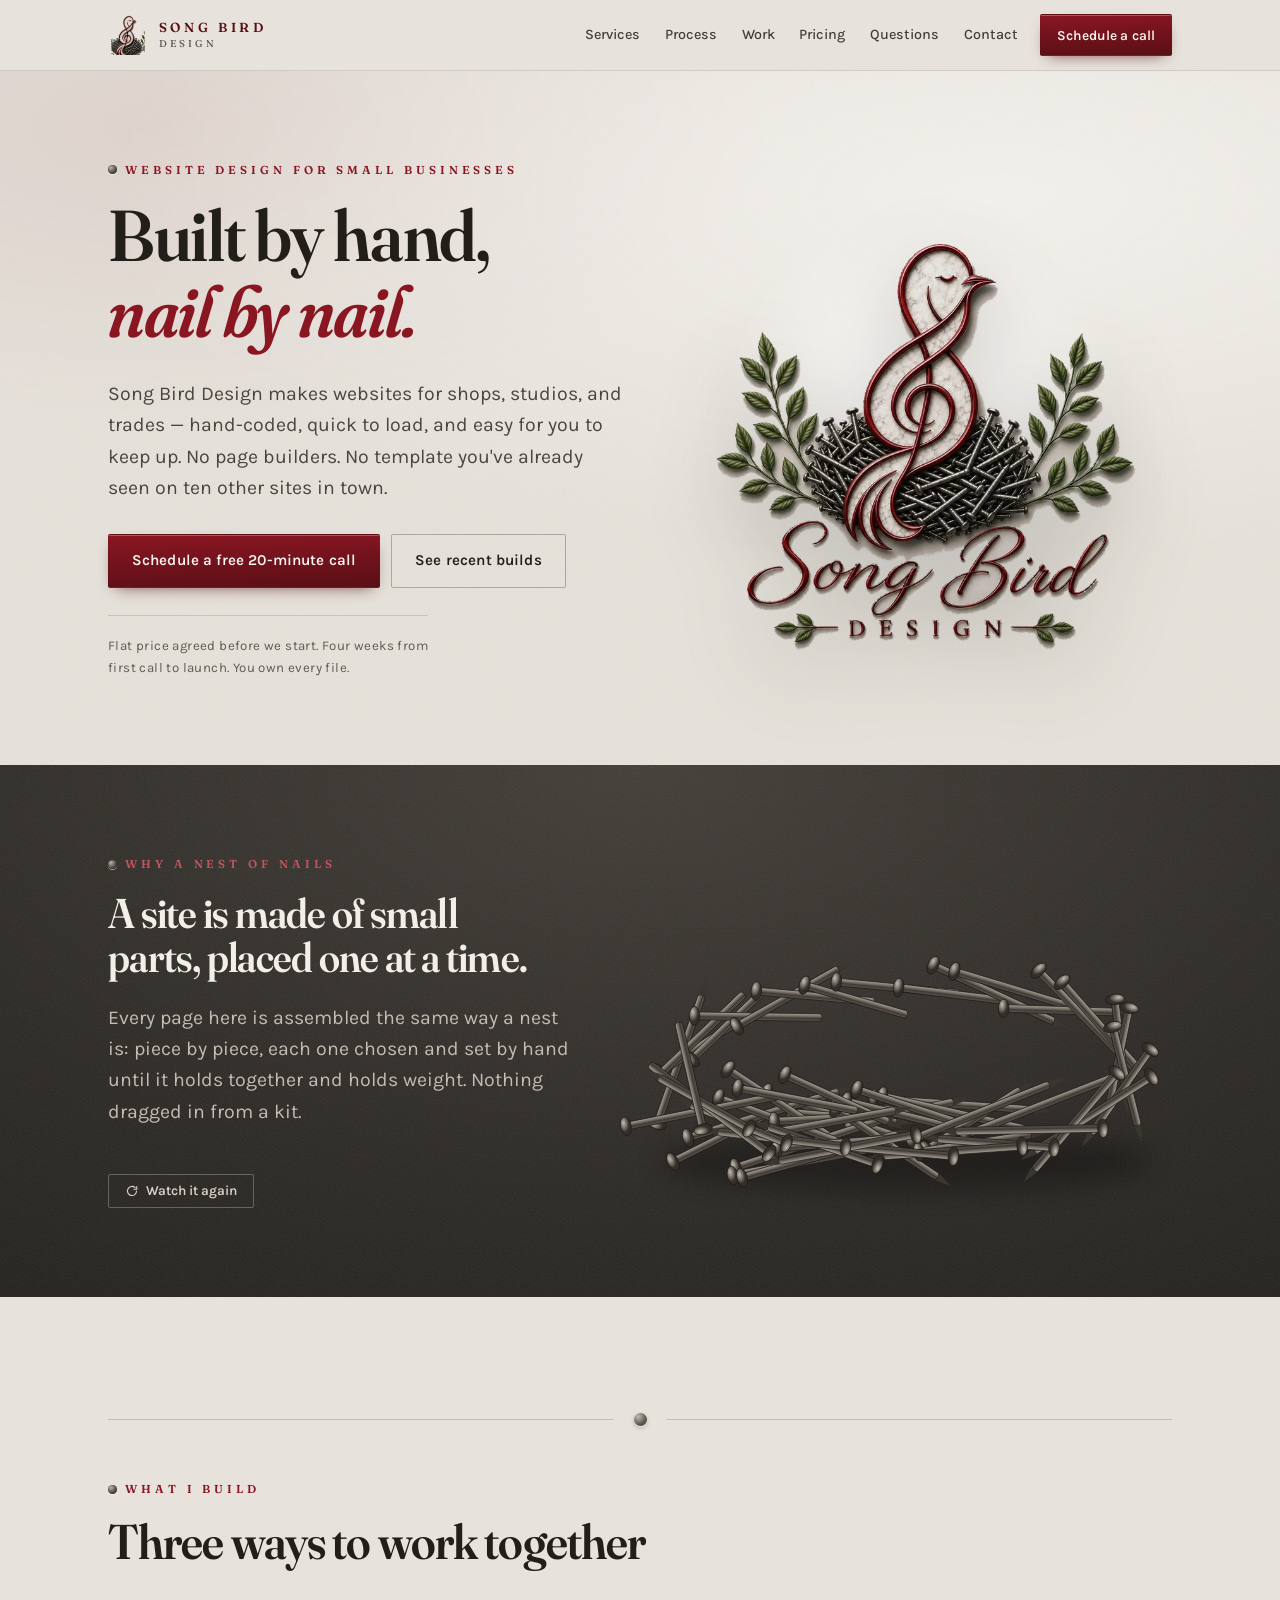
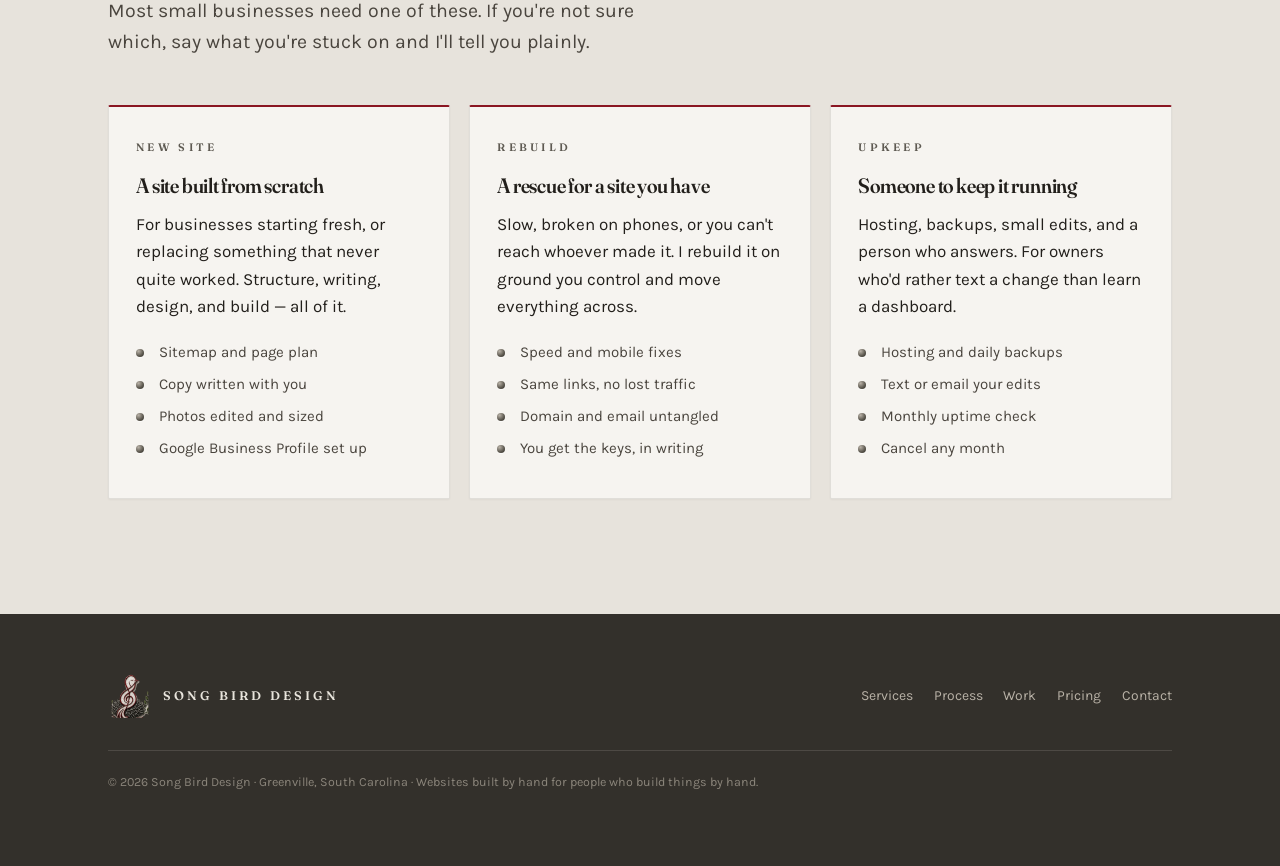
==== site/index.html @ 1f7c23d6 "ADD SITE ADD SITE INFOR" ====
<!DOCTYPE html>
<html lang="en">
<head>
<meta charset="utf-8">
<meta name="viewport" content="width=device-width, initial-scale=1">
<title>Song Bird Design — Handmade websites for small businesses</title>
<meta name="description" content="Song Bird Design builds fast, hand-coded websites for small businesses. No templates, no page builders. Flat pricing, four-week builds.">
<link rel="preconnect" href="https://fonts.googleapis.com">
<link rel="preconnect" href="https://fonts.gstatic.com" crossorigin>
<link href="https://fonts.googleapis.com/css2?family=Fraunces:ital,opsz,wght@0,9..144,300..800;1,9..144,300..700&family=Karla:ital,wght@0,300..700;1,400..600&display=swap" rel="stylesheet">
<link rel="stylesheet" href="styles.css">
</head>
<body>

<header class="site-head">
  <div class="wrap head-in">
    <a class="brand" href="index.html">
      <img src="assets/mark.webp" alt="Song Bird Design">
      <span class="brand-name">Song Bird<small>Design</small></span>
    </a>
    <nav class="nav" id="nav">
      <a href="index.html#services">Services</a>
      <a href="process.html">Process</a>
      <a href="work.html">Work</a>
      <a href="pricing.html">Pricing</a>
      <a href="faq.html">Questions</a>
      <a href="contact.html">Contact</a>
    </nav>
    <a class="btn btn-primary head-cta" href="contact.html" data-schedule>Schedule a call</a>
    <button class="menu-btn" id="menu" aria-expanded="false" aria-controls="nav" aria-label="Open menu"><span></span></button>
  </div>
</header>

<main id="top">

  <section class="hero">
    <div class="wrap hero-in">
      <div>
        <p class="eyebrow" id="heroEyebrow">Website design for small businesses</p>
        <h1><span id="heroLine1">Built by hand,</span><br><em id="heroLine2">nail by nail.</em></h1>
        <p class="lede" id="heroLede">Song Bird Design makes websites for shops, studios, and trades — hand-coded, quick to load, and easy for you to keep up. No page builders. No template you've already seen on ten other sites in town.</p>
        <div class="hero-cta">
          <a class="btn btn-primary" href="contact.html" data-schedule>Schedule a free 20-minute call</a>
          <a class="btn btn-ghost" href="work.html">See recent builds</a>
        </div>
        <p class="hero-note" id="heroNote">Flat price agreed before we start. Four weeks from first call to launch. You own every file.</p>
      </div>
      <div class="hero-art">
        <img src="assets/logo.webp" alt="Song Bird Design — a songbird formed from a treble clef, resting in a nest of nails" width="760" height="760" fetchpriority="high">
      </div>
    </div>
  </section>


  <section class="nest-band on-dark">
    <div class="wrap nest-in">
      <div class="nest-copy">
        <p class="eyebrow">Why a nest of nails</p>
        <h2>A site is made of small parts, placed one at a time.</h2>
        <p class="lede">Every page here is assembled the same way a nest is: piece by piece, each one chosen and set by hand until it holds together and holds weight. Nothing dragged in from a kit.</p>
        <button type="button" class="nest-replay" id="nestReplay">
          <svg viewBox="0 0 20 20" aria-hidden="true"><path d="M16.5 10a6.5 6.5 0 1 1-2-4.7" fill="none" stroke="currentColor" stroke-width="1.6" stroke-linecap="round"/><path d="M16.8 3.5v4h-4" fill="none" stroke="currentColor" stroke-width="1.6" stroke-linecap="round" stroke-linejoin="round"/></svg>
          Watch it again
        </button>
      </div>
      <svg class="nest-svg" id="nest" viewBox="78 68 364 178" role="img" aria-label="An illustration of nails assembling into a nest">
        <defs>
          <linearGradient id="shaft" x1="0" y1="0" x2="0" y2="1">
            <stop offset="0%" stop-color="#a9a298"/>
            <stop offset="38%" stop-color="#6f6a61"/>
            <stop offset="62%" stop-color="#3f3b35"/>
            <stop offset="100%" stop-color="#5c574f"/>
          </linearGradient>
          <radialGradient id="head" cx="34%" cy="30%">
            <stop offset="0%" stop-color="#c2bbb0"/>
            <stop offset="55%" stop-color="#777167"/>
            <stop offset="100%" stop-color="#332f2a"/>
          </radialGradient>
          <filter id="soft" x="-30%" y="-120%" width="160%" height="340%"><feGaussianBlur stdDeviation="9"/></filter>
        </defs>
        <ellipse cx="260" cy="214" rx="168" ry="20" fill="#000" opacity=".3" filter="url(#soft)"/>
        <g id="nails"></g>
      </svg>
    </div>
  </section>


  <section id="services">
    <div class="wrap">
      <div class="rule">
        <span class="line"></span>
        <span class="stud" aria-hidden="true"></span>
        <span class="line"></span>
      </div>
      <p class="eyebrow">What I build</p>
      <h2>Three ways to work together</h2>
      <p class="lede" style="margin-bottom:3rem">Most small businesses need one of these. If you're not sure which, say what you're stuck on and I'll tell you plainly.</p>

      <div class="svc-grid">
        <article class="card rv">
          <span class="kicker" id="svcKicker1">New site</span>
          <h3 id="svcTitle1">A site built from scratch</h3>
          <p id="svcDesc1">For businesses starting fresh, or replacing something that never quite worked. Structure, writing, design, and build — all of it.</p>
          <ul class="tick-list" id="svcFeat1">
            <li>Sitemap and page plan</li>
            <li>Copy written with you</li>
            <li>Photos edited and sized</li>
            <li>Google Business Profile set up</li>
          </ul>
        </article>
        <article class="card rv">
          <span class="kicker" id="svcKicker2">Rebuild</span>
          <h3 id="svcTitle2">A rescue for a site you have</h3>
          <p id="svcDesc2">Slow, broken on phones, or you can't reach whoever made it. I rebuild it on ground you control and move everything across.</p>
          <ul class="tick-list" id="svcFeat2">
            <li>Speed and mobile fixes</li>
            <li>Same links, no lost traffic</li>
            <li>Domain and email untangled</li>
            <li>You get the keys, in writing</li>
          </ul>
        </article>
        <article class="card rv">
          <span class="kicker" id="svcKicker3">Upkeep</span>
          <h3 id="svcTitle3">Someone to keep it running</h3>
          <p id="svcDesc3">Hosting, backups, small edits, and a person who answers. For owners who'd rather text a change than learn a dashboard.</p>
          <ul class="tick-list" id="svcFeat3">
            <li>Hosting and daily backups</li>
            <li>Text or email your edits</li>
            <li>Monthly uptime check</li>
            <li>Cancel any month</li>
          </ul>
        </article>
      </div>
    </div>
  </section>


</main>

  <div class="sched-overlay" id="schedOverlay" role="dialog" aria-modal="true" aria-labelledby="schedTitle">
    <div class="sched-modal">
      <button class="sched-close" id="schedClose" aria-label="Close scheduler">&times;</button>
      <div class="sched-head">
        <h3 id="schedTitle">Schedule a call</h3>
        <p>Twenty minutes, free. Pick an open slot below and I'll follow up to confirm.</p>
      </div>
      <div class="sched-step" id="schedStepPick">
        <div class="sched-nav">
          <button class="sched-arrow" id="schedPrev" aria-label="Previous week">&larr;</button>
          <span class="lbl" id="schedWeekLabel"></span>
          <button class="sched-arrow" id="schedNext" aria-label="Next week">&rarr;</button>
        </div>
        <div class="sched-grid" id="schedGrid"></div>
        <p class="sched-tz">Times shown in Eastern &middot; Monday&ndash;Friday, 9am&ndash;5pm</p>
      </div>

      <div class="sched-step" id="schedStepDetails" hidden>
        <button type="button" class="sched-back" id="schedBack">&larr; Change time</button>
        <p class="sched-picked-note" id="schedPickedNote2" style="margin:.9rem 0 1.3rem"></p>
        <form id="schedForm" novalidate>
          <div class="hp-field" aria-hidden="true">
            <label for="schedWebsite">Leave this field blank</label>
            <input id="schedWebsite" name="website" type="text" tabindex="-1" autocomplete="off">
          </div>
          <div class="two">
            <div class="field">
              <label for="schedName">Your name</label>
              <input id="schedName" name="name" type="text" autocomplete="name" required>
            </div>
            <div class="field">
              <label for="schedPhone">Phone number</label>
              <input id="schedPhone" name="phone" type="tel" autocomplete="tel" required>
            </div>
          </div>
          <div class="field">
            <label for="schedBiz">Business name</label>
            <input id="schedBiz" name="business" type="text" autocomplete="organization" required>
          </div>
          <div class="field">
            <label for="schedPackage">Which package are you thinking about?</label>
            <select id="schedPackage" name="package" required>
              <option value="" disabled selected>Select one&hellip;</option>
              <option>The Starter Nest &mdash; $1,800</option>
              <option>The Full Build &mdash; $3,600</option>
              <option>Care &amp; Feeding &mdash; $65/mo</option>
              <option>Not sure at the moment</option>
            </select>
          </div>
          <button class="btn btn-primary" type="submit">Send request</button>
          <p class="form-note">I'll confirm the time by phone or email within one business day.</p>
          <p class="sched-form-error" id="schedFormError" hidden>
            That didn't go through. Please try again, or call/text me directly at (864) 555-0142.
          </p>
        </form>
      </div>

      <div class="sched-step" id="schedStepDone" hidden>
        <div class="sched-done">
          <p class="sched-done-check">&#10003;</p>
          <h4>Request sent</h4>
          <p id="schedDoneSummary"></p>
          <p class="form-note">I'll confirm this time by phone or email within one business day.</p>
          <button type="button" class="btn btn-ghost" id="schedDoneClose">Close</button>
        </div>
      </div>
    </div>
  </div>


<footer class="site-foot">
  <div class="wrap foot-in">
    <div class="foot-brand">
      <img src="assets/mark.webp" alt="">
      <span>Song Bird Design</span>
    </div>
    <nav class="foot-links">
      <a href="index.html#services">Services</a>
      <a href="process.html">Process</a>
      <a href="work.html">Work</a>
      <a href="pricing.html">Pricing</a>
      <a href="contact.html">Contact</a>
    </nav>
    <p class="foot-fine">© 2026 Song Bird Design · Greenville, South Carolina · Websites built by hand for people who build things by hand.</p>
  </div>
</footer>

<script src="site.js"></script>
</body>
</html>
---- site/styles.css ----
:root{
  --lacquer:#8A1622;
  --lacquer-deep:#5A0F16;
  --lacquer-lite:#C0555E;
  --laurel:#5C6B45;
  --laurel-lite:#8A9A78;
  --gun:#33302B;
  --gun-mid:#5E5A52;
  --gun-lite:#948E84;
  --plaster:#E7E3DC;
  --plaster-deep:#DBD6CD;
  --marble:#F6F4F0;
  --ink:#221F1B;

  --display:"Fraunces",Georgia,"Times New Roman",serif;
  --body:"Karla","Helvetica Neue",Arial,sans-serif;

  --wrap:1160px;
  --gut:clamp(20px,5vw,48px);
}

*{box-sizing:border-box}
html{scroll-behavior:smooth;-webkit-text-size-adjust:100%}
body{
  margin:0;
  background:var(--plaster);
  color:var(--ink);
  font-family:var(--body);
  font-size:17px;
  line-height:1.62;
  font-weight:400;
  -webkit-font-smoothing:antialiased;
}
img{max-width:100%;height:auto;display:block}
a{color:inherit}

/* ---------- shared bits ---------- */
.wrap{width:100%;max-width:var(--wrap);margin-inline:auto;padding-inline:var(--gut)}

.eyebrow{
  font-family:var(--display);
  font-variation-settings:"opsz" 14,"SOFT" 40,"WONK" 0;
  font-weight:600;
  font-size:.72rem;
  letter-spacing:.34em;
  text-transform:uppercase;
  color:var(--lacquer);
  display:flex;align-items:flex-start;gap:.7em;
  margin:0 0 1.1rem;
}
.eyebrow::before{
  content:"";width:9px;height:9px;border-radius:50%;flex:none;margin-top:.42em;
  background:radial-gradient(circle at 32% 28%,#b9b2a7,#4b473f 62%,#2b2823);
  box-shadow:0 1px 0 rgba(255,255,255,.55),inset 0 0 0 .5px rgba(0,0,0,.35);
}
.on-dark .eyebrow{color:var(--lacquer-lite)}

h1,h2,h3,h4{
  font-family:var(--display);
  font-variation-settings:"opsz" 96,"SOFT" 30,"WONK" 1;
  font-weight:600;
  line-height:1.06;
  letter-spacing:-.018em;
  margin:0 0 .55em;
  text-wrap:balance;
}
h2{font-size:clamp(2rem,4.3vw,3.05rem)}
h3{font-size:1.3rem;letter-spacing:-.01em;line-height:1.2}
p{margin:0 0 1.1em}
.lede{font-size:clamp(1.06rem,1.6vw,1.22rem);line-height:1.6;color:#4a453e;max-width:46ch}
.on-dark .lede{color:#c3bdb2}

.btn{
  display:inline-flex;align-items:center;gap:.6em;
  font-family:var(--body);font-weight:600;font-size:.95rem;
  letter-spacing:.01em;
  padding:.92em 1.5em;
  border-radius:2px;
  border:1px solid transparent;
  text-decoration:none;
  cursor:pointer;
  transition:transform .18s ease,box-shadow .18s ease,background .18s ease,color .18s ease;
}
.btn-primary{
  background:linear-gradient(178deg,var(--lacquer) 0%,var(--lacquer-deep) 100%);
  color:#fbf6f2;
  box-shadow:0 1px 0 rgba(255,255,255,.28) inset,0 6px 16px -8px rgba(90,15,22,.85);
}
.btn-primary:hover{transform:translateY(-2px);box-shadow:0 1px 0 rgba(255,255,255,.3) inset,0 12px 22px -10px rgba(90,15,22,.9)}
.btn-ghost{border-color:rgba(51,48,43,.32);color:var(--ink);background:transparent}
.btn-ghost:hover{border-color:var(--lacquer);color:var(--lacquer)}
.on-dark .btn-ghost{border-color:rgba(232,228,220,.32);color:#e8e4dc}
.on-dark .btn-ghost:hover{border-color:var(--lacquer-lite);color:var(--lacquer-lite)}

:focus-visible{outline:2px solid var(--lacquer);outline-offset:3px;border-radius:2px}
.on-dark :focus-visible{outline-color:var(--lacquer-lite)}

section{padding-block:clamp(64px,9vw,116px);scroll-margin-top:78px}

/* ---------- header ---------- */
.site-head{
  position:sticky;top:0;z-index:60;
  background:rgba(231,227,220,.82);
  backdrop-filter:blur(12px) saturate(1.1);
  border-bottom:1px solid rgba(51,48,43,.13);
}
.head-in{display:flex;align-items:center;gap:1.4rem;height:70px}
.brand{display:flex;align-items:center;gap:.66rem;text-decoration:none;margin-right:auto}
.brand img{width:40px;height:40px;object-fit:contain}
.brand-name{
  font-family:var(--display);
  font-variation-settings:"opsz" 20,"SOFT" 20,"WONK" 0;
  font-weight:600;font-size:.82rem;letter-spacing:.28em;text-transform:uppercase;
  line-height:1;color:var(--lacquer-deep);
}
.brand-name small{display:block;font-size:.62rem;letter-spacing:.32em;color:var(--gun-mid);margin-top:.45em;font-weight:500}
.nav{display:flex;gap:1.55rem}
.nav a{
  text-decoration:none;font-size:.9rem;font-weight:500;color:#413d37;
  padding:.3em 0;position:relative;
}
.nav a::after{
  content:"";position:absolute;left:0;right:0;bottom:0;height:1.5px;
  background:var(--lacquer);transform:scaleX(0);transform-origin:left;
  transition:transform .28s cubic-bezier(.16,1,.3,1);
}
.nav a:hover::after{transform:scaleX(1)}
.head-cta{padding:.66em 1.15em;font-size:.86rem}
.menu-btn{
  display:none;align-items:center;justify-content:center;
  width:42px;height:42px;background:transparent;border:1px solid rgba(51,48,43,.24);
  border-radius:2px;cursor:pointer;padding:0;
}
.menu-btn span{display:block;width:18px;height:1.5px;background:var(--ink);position:relative}
.menu-btn span::before,.menu-btn span::after{content:"";position:absolute;left:0;width:18px;height:1.5px;background:var(--ink);transition:transform .25s ease}
.menu-btn span::before{top:-6px}.menu-btn span::after{top:6px}
.menu-btn[aria-expanded="true"] span{background:transparent}
.menu-btn[aria-expanded="true"] span::before{transform:translateY(6px) rotate(45deg)}
.menu-btn[aria-expanded="true"] span::after{transform:translateY(-6px) rotate(-45deg)}

@media (max-width:940px){
  .menu-btn{display:flex}
  .nav{
    position:absolute;top:70px;left:0;right:0;
    flex-direction:column;gap:0;display:none;
    background:var(--marble);padding:.2rem var(--gut) 1.1rem;
    border-bottom:1px solid rgba(51,48,43,.16);
    box-shadow:0 18px 24px -20px rgba(51,48,43,.6);
  }
  .nav.open{display:flex}
  .nav a{padding:.95rem 0;border-bottom:1px solid rgba(51,48,43,.1);font-size:1.02rem}
  .nav a::after{display:none}
  .head-cta{padding:.62em 1em;font-size:.8rem}
}
@media (max-width:520px){
  .head-cta{display:none}
  .brand-name{font-size:.74rem;letter-spacing:.24em}
}

/* ---------- hero ---------- */
.hero{
  position:relative;overflow:hidden;
  padding-block:clamp(48px,7vw,92px) clamp(40px,6vw,72px);
  background:
    radial-gradient(120% 90% at 78% 18%,rgba(246,244,240,.9) 0%,rgba(231,227,220,0) 58%),
    radial-gradient(70% 60% at 12% 8%,rgba(138,22,34,.07) 0%,rgba(138,22,34,0) 70%),
    var(--plaster);
}
.hero::after{
  content:"";position:absolute;inset:0;pointer-events:none;opacity:.5;
  background-image:url("data:image/svg+xml;utf8,<svg xmlns='http://www.w3.org/2000/svg' width='140' height='140'><filter id='n'><feTurbulence type='fractalNoise' baseFrequency='.85' numOctaves='3'/></filter><rect width='140' height='140' filter='url(%23n)' opacity='.16'/></svg>");
  mix-blend-mode:multiply;
}
.hero-in{position:relative;z-index:2;display:grid;grid-template-columns:1.02fr .98fr;gap:clamp(24px,4vw,60px);align-items:center}
.hero h1{font-size:clamp(2.6rem,6.1vw,4.5rem);margin-bottom:.4em}
.hero h1 em{
  font-style:italic;font-variation-settings:"opsz" 120,"SOFT" 60,"WONK" 1;
  color:var(--lacquer);
}
.hero-cta{display:flex;flex-wrap:wrap;gap:.7rem;margin-top:1.9rem}
.hero-note{
  margin-top:1.7rem;padding-top:1.2rem;border-top:1px solid rgba(51,48,43,.16);
  font-size:.83rem;letter-spacing:.03em;color:var(--gun-mid);max-width:40ch;
}
.hero-art{position:relative;justify-self:center;width:min(100%,480px)}
.hero-art img{width:100%;filter:drop-shadow(0 26px 40px rgba(51,48,43,.22))}
.hero-art::before{
  content:"";position:absolute;inset:6% 8% 12%;border-radius:50%;
  background:radial-gradient(closest-side,rgba(255,255,255,.85),rgba(255,255,255,0));
  z-index:-1;
}
@media (max-width:900px){
  .hero{padding-block:34px 52px}
  .hero-in{grid-template-columns:1fr;gap:22px}
  .hero-art{order:-1;width:min(56%,230px)}
  .hero .lede{max-width:none}
  .hero-cta{margin-top:1.5rem}
  .hero-cta .btn{flex:1 1 auto;justify-content:center}
}

/* ---------- the nest band (signature) ---------- */
.nest-band{
  position:relative;
  background:
    radial-gradient(100% 130% at 50% 0%,#413d37 0%,#2a2723 62%,#211e1b 100%);
  color:#e8e4dc;
  padding-block:clamp(56px,7vw,92px);
  overflow:hidden;
}
.nest-band::before{
  content:"";position:absolute;inset:0;opacity:.35;pointer-events:none;
  background-image:url("data:image/svg+xml;utf8,<svg xmlns='http://www.w3.org/2000/svg' width='120' height='120'><filter id='n'><feTurbulence type='fractalNoise' baseFrequency='.9' numOctaves='2'/></filter><rect width='120' height='120' filter='url(%23n)' opacity='.3'/></svg>");
}
.nest-in{position:relative;z-index:2;display:grid;grid-template-columns:1fr 1.15fr;gap:clamp(28px,5vw,64px);align-items:center}
.nest-copy h2{color:#f2efe9;font-size:clamp(1.85rem,3.5vw,2.6rem)}
.nest-svg{width:100%;height:auto;overflow:visible}
.nail{opacity:0;transform:translate(var(--x0),var(--y0)) rotate(var(--r0))}
.nest-svg.built .nail{
  opacity:1;transform:translate(var(--x),var(--y)) rotate(var(--r));
  transition:transform 1s cubic-bezier(.2,1.02,.35,1),opacity .5s ease;
  transition-delay:var(--d);
}
.nest-caption{
  margin-top:1.4rem;font-size:.8rem;letter-spacing:.22em;text-transform:uppercase;
  color:var(--gun-lite);font-family:var(--display);font-weight:600;
}
.nest-replay{
  display:inline-flex;align-items:center;gap:.55em;margin-top:1.6rem;
  background:transparent;border:1px solid rgba(232,228,220,.3);color:#d8d4ca;
  font-family:var(--body);font-weight:600;font-size:.85rem;
  padding:.62em 1.15em;border-radius:2px;cursor:pointer;
  transition:border-color .2s ease,color .2s ease,transform .2s ease;
}
.nest-replay svg{width:14px;height:14px;flex:none;transition:transform .5s ease}
.nest-replay:hover{border-color:var(--lacquer-lite);color:var(--lacquer-lite)}
.nest-replay:active svg{transform:rotate(-220deg)}
@media (max-width:860px){.nest-in{grid-template-columns:1fr}}

/* ---------- rule with laurel ---------- */
.rule{display:flex;align-items:center;gap:1.2rem;margin:0 0 3.4rem}
.rule .line{height:1px;background:rgba(51,48,43,.2);flex:1}
.on-dark .rule .line{background:rgba(232,228,220,.22)}
.rule .stud{
  width:13px;height:13px;border-radius:50%;flex:none;
  background:radial-gradient(circle at 32% 28%,#c3bcb1,#5d5850 60%,#2f2c27);
  box-shadow:0 1px 0 rgba(255,255,255,.6),0 2px 4px rgba(51,48,43,.28);
}

/* ---------- services ---------- */
.svc-grid{display:grid;grid-template-columns:repeat(3,1fr);gap:1.2rem}
.card{
  background:var(--marble);
  border:1px solid rgba(51,48,43,.11);
  border-top:2px solid var(--lacquer);
  padding:2rem 1.7rem 1.9rem;
  border-radius:2px;
  box-shadow:0 1px 2px rgba(51,48,43,.05);
  transition:transform .3s cubic-bezier(.16,1,.3,1),box-shadow .3s ease;
}
.card:hover{transform:translateY(-4px);box-shadow:0 18px 30px -22px rgba(51,48,43,.55)}
.card p:last-child{margin-bottom:0}
.card .kicker{
  font-family:var(--display);font-size:.68rem;letter-spacing:.3em;text-transform:uppercase;
  color:var(--gun-mid);display:block;margin-bottom:1.1rem;font-weight:600;
}
.tick-list{list-style:none;margin:1.2rem 0 0;padding:0;font-size:.94rem}
.tick-list li{position:relative;padding-left:1.5em;margin-bottom:.5em;color:#4a453e}
.tick-list li::before{
  content:"";position:absolute;left:0;top:.62em;width:8px;height:8px;border-radius:50%;
  background:radial-gradient(circle at 32% 28%,#b9b2a7,#57534a 62%,#33302b);
  box-shadow:0 1px 0 rgba(255,255,255,.6);
}
@media (max-width:860px){.svc-grid{grid-template-columns:1fr}}

/* ---------- process ---------- */
.process{background:var(--plaster-deep)}
.steps{display:grid;grid-template-columns:repeat(4,1fr);gap:1.1rem;counter-reset:step}
.step{position:relative;padding-top:2.6rem;display:flex;flex-direction:column}
.step::before{
  counter-increment:step;content:counter(step,decimal-leading-zero);
  position:absolute;top:0;left:0;
  font-family:var(--display);font-weight:700;font-size:.78rem;letter-spacing:.24em;
  color:var(--lacquer);
}
.step::after{
  content:"";position:absolute;top:.55em;left:2.9em;right:0;height:1px;
  background:repeating-linear-gradient(90deg,rgba(51,48,43,.3) 0 3px,transparent 3px 7px);
}
.step h3{font-size:1.12rem;margin-bottom:.5em}
.step p{font-size:.93rem;color:#4a453e;margin-bottom:0}
.step .when{
  display:block;margin-top:auto;padding-top:1.1rem;font-size:.74rem;letter-spacing:.18em;
  text-transform:uppercase;color:var(--gun-mid);
}
@media (max-width:860px){.steps{grid-template-columns:1fr 1fr}}
@media (max-width:520px){.steps{grid-template-columns:1fr}}

/* ---------- work ---------- */
.feature-proj{
  display:grid;grid-template-columns:1.08fr 1fr;gap:0;
  background:var(--marble);border:1px solid rgba(51,48,43,.13);
  border-top:2px solid var(--lacquer);border-radius:2px;overflow:hidden;
  margin-bottom:2.6rem;
}
.feature-shot{background:#2a2723;position:relative;min-height:340px}
.feature-shot .bar{height:24px;background:#413d37;display:flex;align-items:center;gap:5px;padding-inline:10px}
.feature-shot .bar i{width:7px;height:7px;border-radius:50%;background:#6e6a62;display:block}
.up-mock{position:absolute;inset:24px 0 0;display:flex;flex-direction:column}
.up-hero{
  flex:0 0 46%;position:relative;
  background:linear-gradient(155deg,#4a1119 0%,#241f1d 70%);
  display:flex;flex-direction:column;justify-content:center;gap:9px;padding:0 22px;
}
.up-hero .navstrip{
  position:absolute;top:12px;left:22px;right:22px;height:6px;border-radius:1px;
  background:linear-gradient(90deg,rgba(246,244,240,.5) 0 16%,transparent 16% 62%,rgba(246,244,240,.28) 62% 100%);
}
.up-hero .l1{width:62%;height:13px;background:rgba(246,244,240,.9);border-radius:1px}
.up-hero .l2{width:38%;height:8px;background:rgba(246,244,240,.42);border-radius:1px}
.up-hero .chip{
  margin-top:6px;align-self:flex-start;font-size:.6rem;letter-spacing:.14em;text-transform:uppercase;
  color:#f0ece5;background:var(--lacquer);padding:.5em .9em;font-weight:600;font-family:var(--body);
}
.up-tiles{flex:1;display:grid;grid-template-columns:repeat(3,1fr);gap:9px;padding:16px 22px 22px}
.up-tiles span{background:#3d3934;border-radius:2px;position:relative;overflow:hidden}
.up-tiles span::after{
  content:"";position:absolute;left:22%;right:22%;top:26%;height:34%;border-radius:2px;
  background:rgba(192,85,94,.55);
}
.shot-link{position:absolute;inset:0;z-index:3;display:block}
.shot-link span{position:absolute;width:1px;height:1px;overflow:hidden;clip-path:inset(50%)}
.shot-link:hover ~ .up-mock .up-hero{filter:brightness(1.14)}
.live-badge{
  position:absolute;top:34px;right:16px;z-index:4;
  display:flex;align-items:center;gap:.5em;
  background:rgba(20,18,16,.72);backdrop-filter:blur(6px);
  color:#e8e4dc;font-size:.62rem;letter-spacing:.2em;text-transform:uppercase;
  font-weight:600;padding:.5em .8em;border-radius:2px;
}
.live-badge::before{
  content:"";width:7px;height:7px;border-radius:50%;background:#7fae55;
  box-shadow:0 0 0 3px rgba(127,174,85,.25);
}
.feature-body{padding:2.2rem 2rem 2.1rem;display:flex;flex-direction:column}
.feature-body h3 a{text-decoration:none}
.feature-body h3 a:hover{color:var(--lacquer)}
.visit{
  display:inline-flex;align-items:center;gap:.5em;align-self:flex-start;
  margin:.4rem 0 1.5rem;font-size:.92rem;font-weight:600;color:var(--lacquer-deep);
  text-decoration:none;border-bottom:1.5px solid rgba(138,22,34,.35);padding-bottom:.15em;
  transition:border-color .2s ease,gap .2s ease;
}
.visit:hover{border-bottom-color:var(--lacquer);gap:.75em}
.visit svg{width:11px;height:11px;flex:none}
.feature-body h3{font-size:1.55rem;margin-bottom:.25em}
.feature-body .type{font-size:.72rem;letter-spacing:.2em;text-transform:uppercase;color:var(--gun-mid);display:block;margin-bottom:1rem}
.feature-body p{font-size:.95rem;color:#4a453e}
.built{
  margin-top:auto;padding-top:1.1rem;border-top:1px solid rgba(51,48,43,.13);
  font-size:.7rem;letter-spacing:.16em;text-transform:uppercase;color:var(--gun-mid);line-height:1.9;
}
.built strong{color:var(--laurel);font-weight:600;letter-spacing:.12em}
@media (max-width:900px){
  .feature-proj{grid-template-columns:1fr}
  .feature-shot{min-height:300px}
  .live-badge{top:auto;bottom:14px;right:14px}
  .feature-body{padding:1.8rem 1.5rem}
}

.work-grid{display:grid;grid-template-columns:1fr 1fr;gap:1.5rem}
.proj{background:var(--marble);border:1px solid rgba(51,48,43,.11);border-radius:2px;overflow:hidden}
.screen{
  aspect-ratio:4/3;background:#d8d3ca;position:relative;overflow:hidden;
  border-bottom:1px solid rgba(51,48,43,.11);
}
.screen .bar{height:20px;background:#c8c2b8;display:flex;align-items:center;gap:4px;padding-inline:8px}
.screen .bar i{width:6px;height:6px;border-radius:50%;background:#a49d92;display:block}
.mock{position:absolute;inset:20px 0 0;padding:12px 14px;display:flex;flex-direction:column;gap:8px}
.mock .band{height:9px;border-radius:1px;background:rgba(51,48,43,.16)}
.mock .band.w70{width:70%}.mock .band.w45{width:45%}.mock .band.w88{width:88%}
.mock .hero-blk{flex:0 0 42%;border-radius:2px;min-height:42px}
.mock .row{display:flex;gap:6px}
.mock .row span{flex:1;height:26px;border-radius:1px;background:rgba(51,48,43,.13)}
.proj{position:relative}
.proj .screen .demo-badge{
  position:absolute;bottom:10px;left:10px;z-index:4;
  display:flex;align-items:center;gap:.45em;
  background:rgba(20,18,16,.68);backdrop-filter:blur(6px);
  color:#e8e4dc;font-size:.57rem;letter-spacing:.18em;text-transform:uppercase;
  font-weight:600;padding:.45em .7em;border-radius:2px;
}
.proj .screen .demo-badge::before{
  content:"";width:6px;height:6px;border-radius:50%;background:#C25E86;
  box-shadow:0 0 0 3px rgba(194,94,134,.28);
}
.proj-link{position:absolute;inset:0;z-index:3}
.proj-link span{position:absolute;width:1px;height:1px;overflow:hidden;clip-path:inset(50%)}

/* admin-panel mock, in the demo's own rose palette */
.adm{position:absolute;inset:20px 0 0;display:flex;background:#FDF8F9}
.adm-side{width:26%;background:#F6E9EE;border-right:1px solid #EBD8DF;padding:10px 8px;display:flex;flex-direction:column;gap:7px}
.adm-side i{display:block;height:5px;border-radius:1px;background:rgba(59,42,51,.15)}
.adm-side i:first-child{height:8px;margin-bottom:4px;background:rgba(194,94,134,.5)}
.adm-side i.on{background:#C25E86;opacity:.85}
.adm-main{flex:1;padding:10px 11px 12px;display:flex;flex-direction:column;gap:8px}
.adm-tiles{display:grid;grid-template-columns:repeat(3,1fr);gap:5px}
.adm-tiles span{height:34px;background:#fff;border:1px solid #EBD8DF;border-top:2px solid #C25E86;border-radius:1px}
.adm-tiles span:nth-child(2){border-top-color:#8257B8}
.adm-tiles span:nth-child(3){border-top-color:#4A9E6B}
.adm-rows{flex:1;display:flex;flex-direction:column;gap:5px}
.adm-rows span{flex:0 0 14px;background:#fff;border:1px solid #EBD8DF;border-left:2px solid #C25E86;border-radius:1px}
.adm-rows span:nth-child(3){border-left-color:#8257B8}

.proj-body{padding:1.35rem 1.4rem 1.5rem}
.proj-body h3{font-size:1.08rem;margin-bottom:.3em}
.proj-body .type{font-size:.72rem;letter-spacing:.2em;text-transform:uppercase;color:var(--gun-mid);display:block;margin-bottom:.9rem}
.proj-body p{font-size:.92rem;color:#4a453e;margin-bottom:0}
.result{
  margin-top:1rem;padding-top:.9rem;border-top:1px solid rgba(51,48,43,.13);
  font-size:.88rem;font-weight:600;color:var(--laurel);
}
@media (max-width:760px){.work-grid{grid-template-columns:1fr}}

/* ---------- quotes ---------- */
.quotes{background:var(--gun);color:#e8e4dc}
.quote-grid{display:grid;grid-template-columns:1fr 1fr;gap:clamp(24px,4vw,56px)}
blockquote{margin:0;font-family:var(--display);font-variation-settings:"opsz" 60,"SOFT" 50,"WONK" 1;
  font-size:clamp(1.2rem,2.1vw,1.5rem);line-height:1.36;color:#f2efe9;font-weight:400}
blockquote footer{
  margin-top:1.1rem;font-family:var(--body);font-size:.83rem;font-weight:500;
  letter-spacing:.06em;color:var(--gun-lite);line-height:1.5;
}
@media (max-width:760px){.quote-grid{grid-template-columns:1fr}}

/* ---------- pricing ---------- */
.price-grid{display:grid;grid-template-columns:repeat(3,1fr);gap:1.2rem;align-items:stretch}
.tier{background:var(--marble);border:1px solid rgba(51,48,43,.13);border-radius:2px;padding:2rem 1.7rem;display:flex;flex-direction:column}
.tier.feature{
  background:linear-gradient(180deg,#fbf9f6,#f2efe9);
  border-color:rgba(138,22,34,.35);
  box-shadow:0 22px 40px -30px rgba(90,15,22,.7);
  position:relative;
}
.tier.feature::before{
  content:"Most chosen";position:absolute;top:-1px;right:1.4rem;
  background:var(--lacquer);color:#fbf6f2;font-size:.63rem;letter-spacing:.2em;
  text-transform:uppercase;padding:.42em .8em;font-weight:600;
}
.tier h3{margin-bottom:.15em}
.tier .sub{font-size:.86rem;color:var(--gun-mid);margin-bottom:1.3rem}
.amount{
  font-family:var(--display);font-variation-settings:"opsz" 100,"SOFT" 20,"WONK" 0;
  font-size:2.5rem;font-weight:600;line-height:1;color:var(--lacquer-deep);letter-spacing:-.02em;
}
.amount small{font-size:.85rem;font-family:var(--body);font-weight:500;color:var(--gun-mid);letter-spacing:.02em}
.tier .btn{width:100%;justify-content:center;margin-top:auto;padding-top:1em}
.tier .tick-list{margin-bottom:1.7rem}
@media (max-width:900px){.price-grid{grid-template-columns:1fr}}

/* ---------- faq ---------- */
.faq{max-width:760px}
details{border-bottom:1px solid rgba(51,48,43,.16)}
summary{
  list-style:none;cursor:pointer;padding:1.15rem 2.2rem 1.15rem 0;position:relative;
  font-family:var(--display);font-weight:600;font-size:1.04rem;letter-spacing:-.005em;
}
summary::-webkit-details-marker{display:none}
summary::after{
  content:"";position:absolute;right:.3rem;top:50%;width:11px;height:11px;
  border-right:1.5px solid var(--lacquer);border-bottom:1.5px solid var(--lacquer);
  transform:translateY(-70%) rotate(45deg);transition:transform .25s ease;
}
details[open] summary::after{transform:translateY(-30%) rotate(225deg)}
details p{margin:0 0 1.3rem;font-size:.95rem;color:#4a453e;max-width:62ch}

/* ---------- contact ---------- */
.contact{background:var(--plaster-deep)}
.contact-in{display:grid;grid-template-columns:.85fr 1.15fr;gap:clamp(28px,5vw,64px)}
.field{margin-bottom:1rem}
.field label{display:block;font-size:.76rem;letter-spacing:.16em;text-transform:uppercase;color:var(--gun-mid);margin-bottom:.45rem;font-weight:600}
.field input,.field select,.field textarea{
  width:100%;font-family:var(--body);font-size:1rem;color:var(--ink);
  background:var(--marble);border:1px solid rgba(51,48,43,.22);border-radius:2px;
  padding:.78em .9em;transition:border-color .2s ease,box-shadow .2s ease;
}
.field input:focus,.field select:focus,.field textarea:focus{
  outline:none;border-color:var(--lacquer);box-shadow:0 0 0 3px rgba(138,22,34,.14);
}
.field textarea{min-height:118px;resize:vertical}
.two{display:grid;grid-template-columns:1fr 1fr;gap:1rem}
.form-note{font-size:.8rem;color:var(--gun-mid);margin-top:.9rem}
.sent{
  display:none;margin-top:1rem;padding:.9rem 1rem;border-left:3px solid var(--laurel);
  background:rgba(92,107,69,.1);font-size:.92rem;color:#3d4a2c;
}
.sent.show{display:block}
.detail{margin-bottom:1.6rem}
.detail dt{font-size:.72rem;letter-spacing:.2em;text-transform:uppercase;color:var(--gun-mid);margin-bottom:.3rem;font-weight:600}
.detail dd{margin:0;font-size:1.02rem}
.detail dd a{text-decoration:none;border-bottom:1px solid rgba(138,22,34,.4);color:var(--lacquer-deep)}
.detail dd a:hover{border-bottom-color:var(--lacquer)}
@media (max-width:860px){.contact-in{grid-template-columns:1fr}.two{grid-template-columns:1fr}}

/* ---------- footer ---------- */
.site-foot{background:var(--gun);color:#b9b2a7;padding-block:clamp(40px,5vw,60px);font-size:.87rem}
.foot-in{display:flex;flex-wrap:wrap;gap:1.6rem;align-items:center;justify-content:space-between}
.foot-brand{display:flex;align-items:center;gap:.7rem}
.foot-brand img{width:44px;height:44px;object-fit:contain}
.foot-brand span{font-family:var(--display);font-weight:600;letter-spacing:.24em;text-transform:uppercase;font-size:.78rem;color:#e8e4dc}
.foot-links{display:flex;gap:1.3rem;flex-wrap:wrap}
.foot-links a{text-decoration:none;color:#b9b2a7}
.foot-links a:hover{color:#e8e4dc}
.foot-fine{width:100%;border-top:1px solid rgba(232,228,220,.14);padding-top:1.3rem;margin-top:.4rem;font-size:.78rem;color:#8b857b}

/* ---------- reveal ---------- */
.rv{opacity:0;transform:translateY(14px)}
.rv.seen{opacity:1;transform:none;transition:opacity .7s ease,transform .7s cubic-bezier(.16,1,.3,1)}

/* ---------- scheduler ---------- */
.sched-overlay{
  position:fixed;inset:0;z-index:200;
  background:rgba(34,31,27,.55);backdrop-filter:blur(3px);
  display:none;align-items:flex-start;justify-content:center;
  padding:min(6vh,60px) 16px 40px;overflow-y:auto;
}
.sched-overlay.open{display:flex}
.sched-modal{
  width:100%;max-width:720px;background:var(--marble);
  border:1px solid rgba(51,48,43,.14);border-top:3px solid var(--lacquer);
  border-radius:3px;box-shadow:0 30px 60px -20px rgba(34,31,27,.5);
  padding:1.9rem 1.9rem 2rem;position:relative;
}
.sched-close{
  position:absolute;top:1.1rem;right:1.1rem;width:34px;height:34px;
  border:1px solid rgba(51,48,43,.2);background:transparent;border-radius:2px;
  cursor:pointer;color:var(--gun-mid);font-size:1.1rem;line-height:1;
  display:flex;align-items:center;justify-content:center;transition:border-color .2s,color .2s;
}
.sched-close:hover{border-color:var(--lacquer);color:var(--lacquer)}
.sched-head{margin-bottom:1.4rem;padding-right:2.5rem}
.sched-head h3{font-size:1.4rem;margin-bottom:.25em}
.sched-head p{font-size:.9rem;color:var(--gun-mid);margin:0}
.sched-nav{display:flex;align-items:center;justify-content:space-between;margin-bottom:1.1rem}
.sched-nav .lbl{font-family:var(--display);font-weight:600;font-size:.98rem;letter-spacing:.01em}
.sched-nav .arrows{display:flex;gap:.4rem}
.sched-arrow{
  width:32px;height:32px;border:1px solid rgba(51,48,43,.2);background:var(--marble);
  border-radius:2px;cursor:pointer;display:flex;align-items:center;justify-content:center;
  color:var(--ink);transition:border-color .2s,color .2s;
}
.sched-arrow:hover:not(:disabled){border-color:var(--lacquer);color:var(--lacquer)}
.sched-arrow:disabled{opacity:.35;cursor:not-allowed}
.sched-grid{
  display:grid;grid-template-columns:repeat(5,1fr);gap:.5rem;margin-bottom:.3rem;
}
.sched-day{display:flex;flex-direction:column;gap:.4rem}
.sched-day .dname{
  font-family:var(--display);font-weight:600;font-size:.78rem;letter-spacing:.06em;
  text-align:center;padding-bottom:.5rem;border-bottom:1px solid rgba(51,48,43,.16);
  color:var(--ink);
}
.sched-day .dname small{display:block;font-family:var(--body);font-weight:500;font-size:.72rem;color:var(--gun-mid);margin-top:.2em}
.slot{
  font-family:var(--body);font-size:.78rem;font-weight:500;color:var(--ink);
  background:var(--marble);border:1px solid rgba(51,48,43,.2);border-radius:2px;
  padding:.5em .3em;cursor:pointer;text-align:center;transition:all .15s ease;
}
.slot:hover{border-color:var(--lacquer);color:var(--lacquer);transform:translateY(-1px)}
.slot.taken{
  color:var(--gun-lite);background:rgba(51,48,43,.05);border-style:dashed;
  cursor:not-allowed;text-decoration:line-through;opacity:.6;
}
.slot.taken:hover{transform:none;border-color:rgba(51,48,43,.2);color:var(--gun-lite)}
.slot.picked{background:var(--lacquer);border-color:var(--lacquer);color:#fbf6f2}
.slot.picked:hover{transform:none}
.sched-empty{
  grid-column:1/-1;text-align:center;padding:1.6rem 0;font-size:.9rem;color:var(--gun-mid);
}
.sched-foot{
  margin-top:1.4rem;padding-top:1.2rem;border-top:1px solid rgba(51,48,43,.16);
  display:flex;align-items:center;justify-content:space-between;gap:1rem;flex-wrap:wrap;
}
.sched-picked-note{font-size:.88rem;color:var(--gun-mid)}
.sched-picked-note strong{color:var(--ink);font-weight:600}
.sched-tz{font-size:.74rem;color:var(--gun-mid);margin-top:.9rem;text-align:center}
@media (max-width:760px){
  .sched-grid{grid-template-columns:1fr 1fr}
  .sched-modal{padding:1.5rem 1.3rem 1.7rem}
}
@media (min-width:761px) and (max-width:900px){
  .sched-modal{max-width:680px}
}

.sched-back{
  background:none;border:none;padding:0;cursor:pointer;
  font-family:var(--body);font-size:.84rem;font-weight:600;color:var(--gun-mid);
  display:inline-flex;align-items:center;gap:.4em;transition:color .2s;
}
.sched-back:hover{color:var(--lacquer)}
#schedStepDetails .field{margin-bottom:.9rem}
#schedStepDetails .btn{width:100%;justify-content:center;margin-top:.3rem}
#schedStepDetails .form-note{margin:.8rem 0 0;text-align:center}
.sched-done{text-align:center;padding:1.2rem 0 .4rem}
.sched-done-check{
  width:52px;height:52px;border-radius:50%;background:var(--laurel);color:#fbf6f2;
  display:flex;align-items:center;justify-content:center;font-size:1.4rem;
  margin:0 auto 1.1rem;
}
.sched-done h4{font-size:1.25rem;margin-bottom:.5em}
.sched-done p{margin:0 0 .5em}
.sched-done .btn{margin-top:1rem}

.hp-field{position:absolute;left:-9999px;width:1px;height:1px;overflow:hidden}
.sched-form-error{
  margin:.9rem 0 0;padding:.8em 1em;font-size:.85rem;color:#7a1620;
  background:rgba(138,22,34,.08);border-left:3px solid var(--lacquer);
}
#schedForm button[type=submit][disabled]{opacity:.6;cursor:wait}

@media (prefers-reduced-motion:reduce){
  html{scroll-behavior:auto}
  *,*::before,*::after{transition-duration:.001ms !important;animation-duration:.001ms !important}
  .rv{opacity:1;transform:none}
  .nail{opacity:1;transform:translate(var(--x),var(--y)) rotate(var(--r))}
}
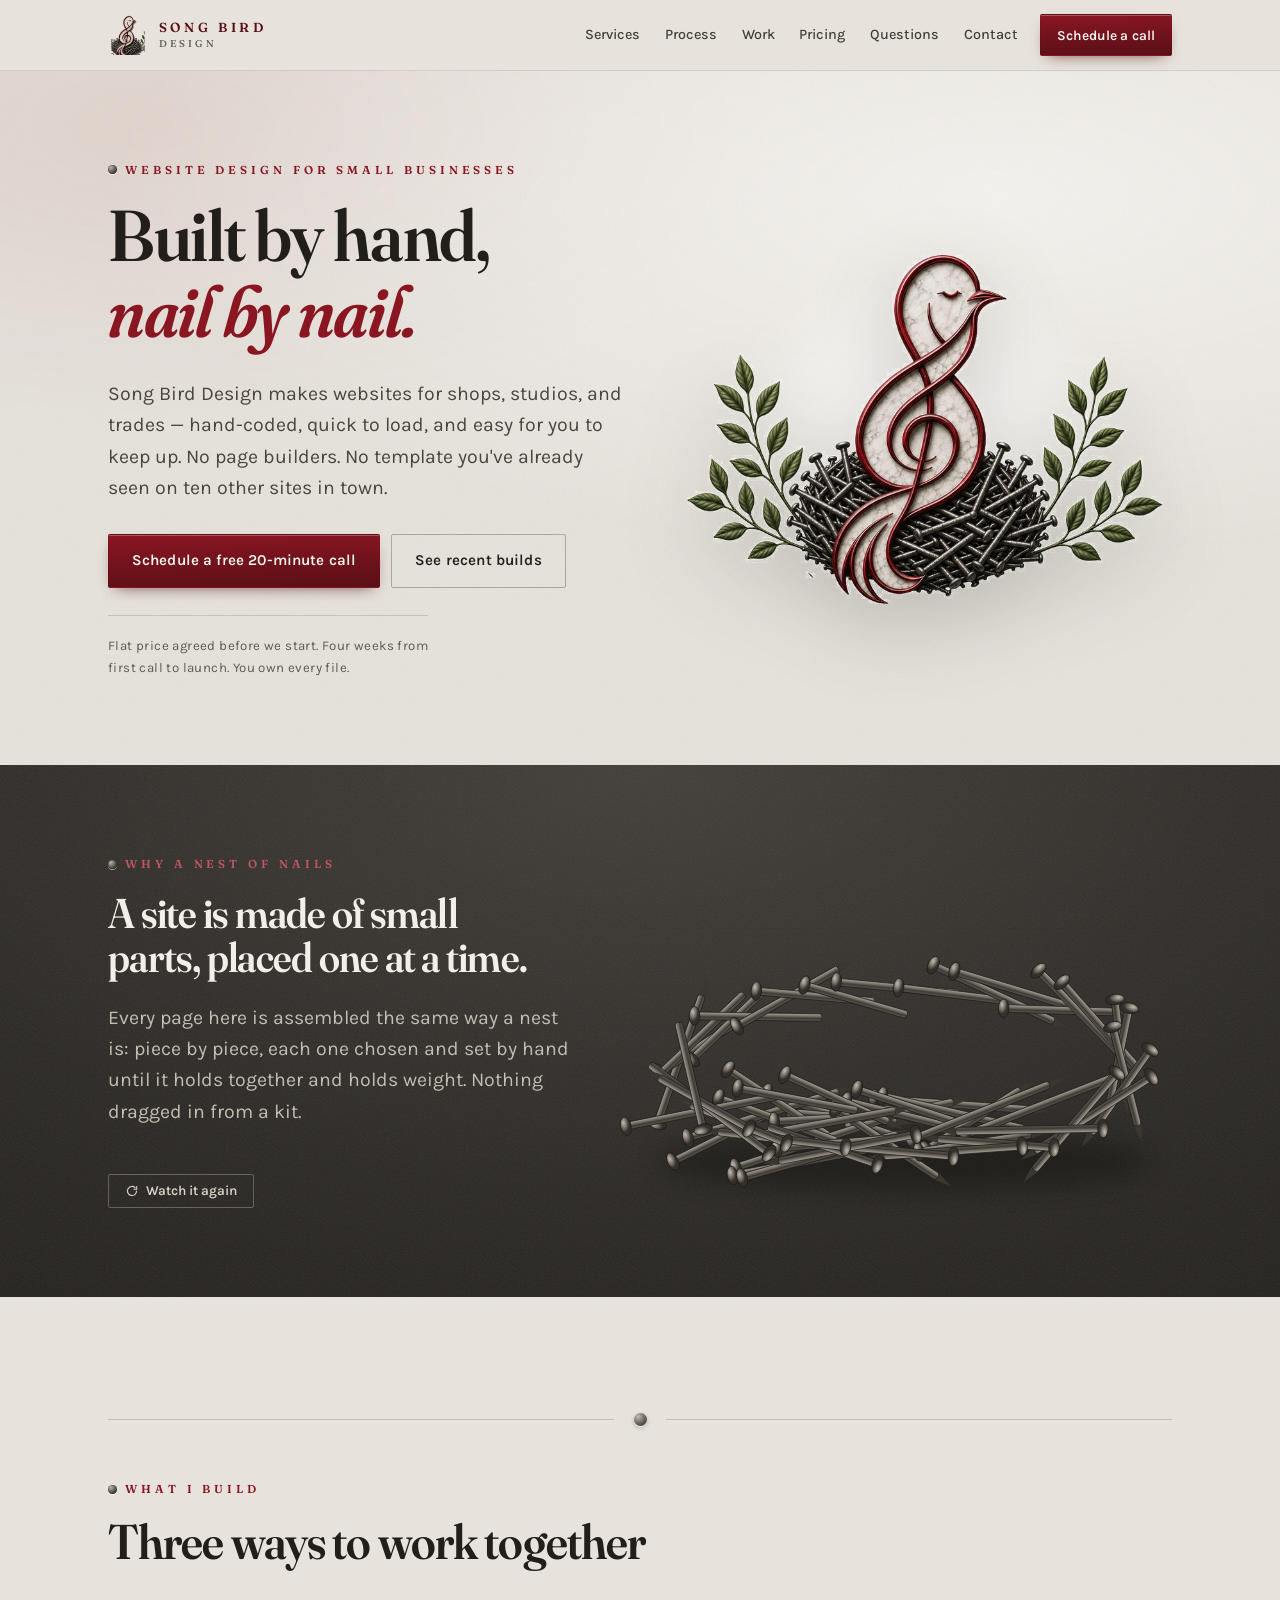
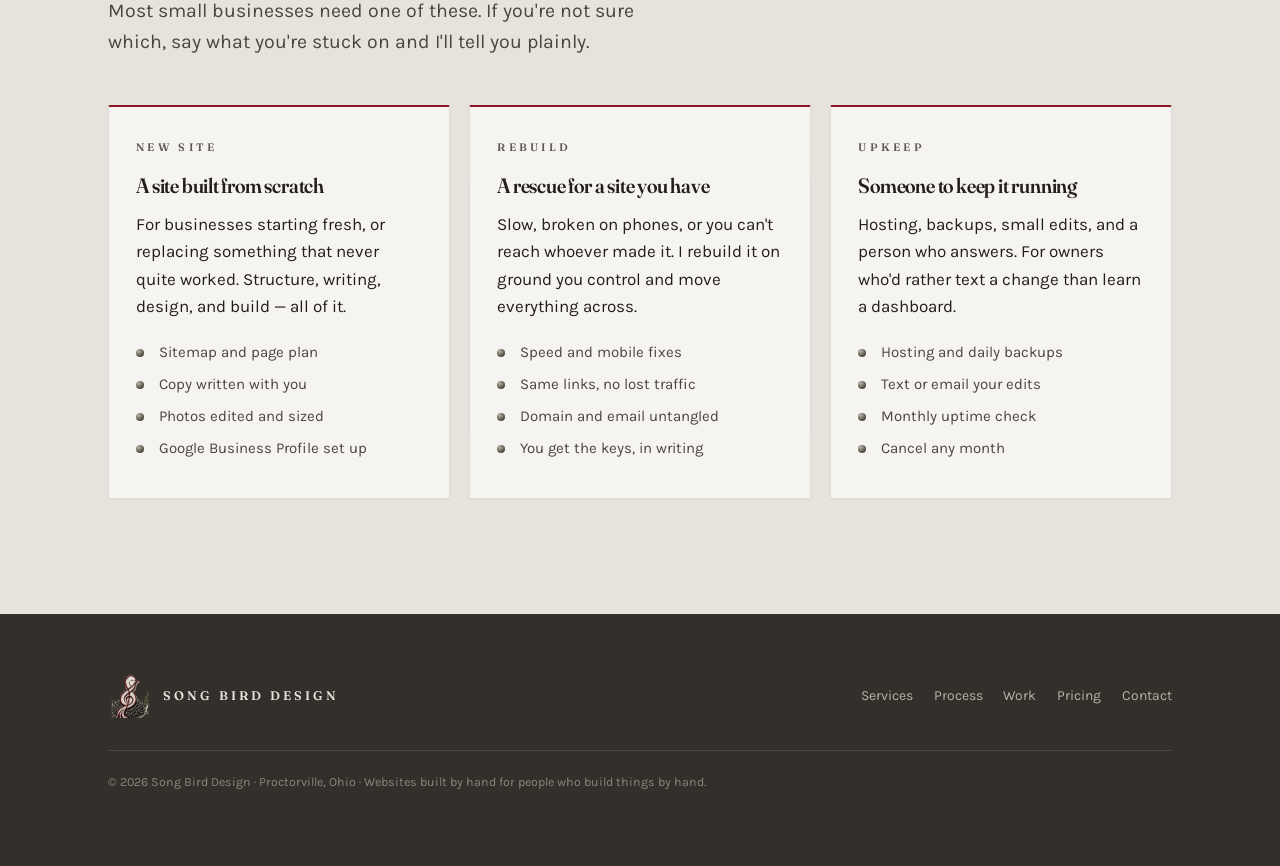
==== commit ec8d7a0d: "Replace hero logo artwork and fix footer location - Swap in the new songbird/treble-clef/nest illust" ====
--- a/site/index.html
+++ b/site/index.html
@@ -46,7 +46,7 @@
         <p class="hero-note" id="heroNote">Flat price agreed before we start. Four weeks from first call to launch. You own every file.</p>
       </div>
       <div class="hero-art">
-        <img src="assets/logo.webp" alt="Song Bird Design — a songbird formed from a treble clef, resting in a nest of nails" width="760" height="760" fetchpriority="high">
+        <img src="assets/logo.webp" alt="Song Bird Design — a songbird formed from a treble clef, resting in a nest of nails, flanked by laurel branches" width="749" height="552" fetchpriority="high">
       </div>
     </div>
   </section>
@@ -220,7 +220,7 @@
       <a href="pricing.html">Pricing</a>
       <a href="contact.html">Contact</a>
     </nav>
-    <p class="foot-fine">© 2026 Song Bird Design · Greenville, South Carolina · Websites built by hand for people who build things by hand.</p>
+    <p class="foot-fine">© 2026 Song Bird Design · Proctorville, Ohio · Websites built by hand for people who build things by hand.</p>
   </div>
 </footer>
 
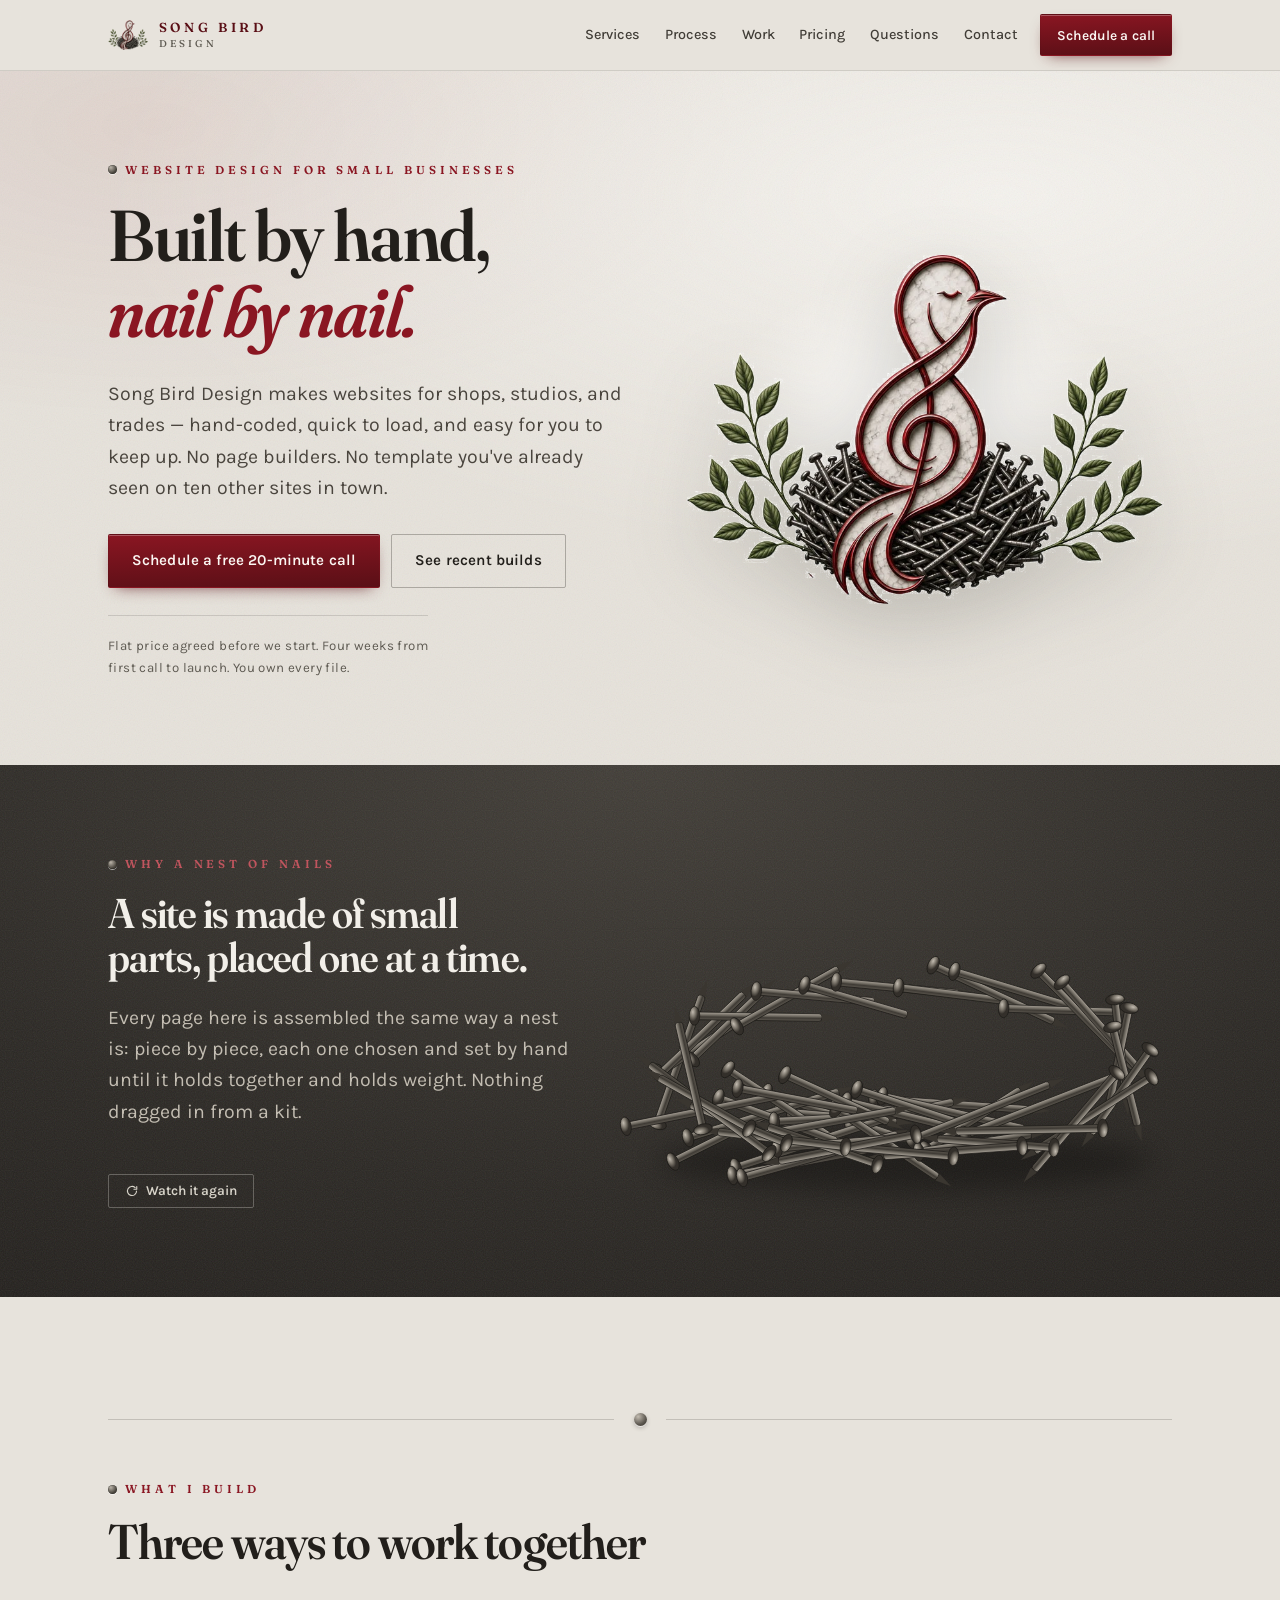
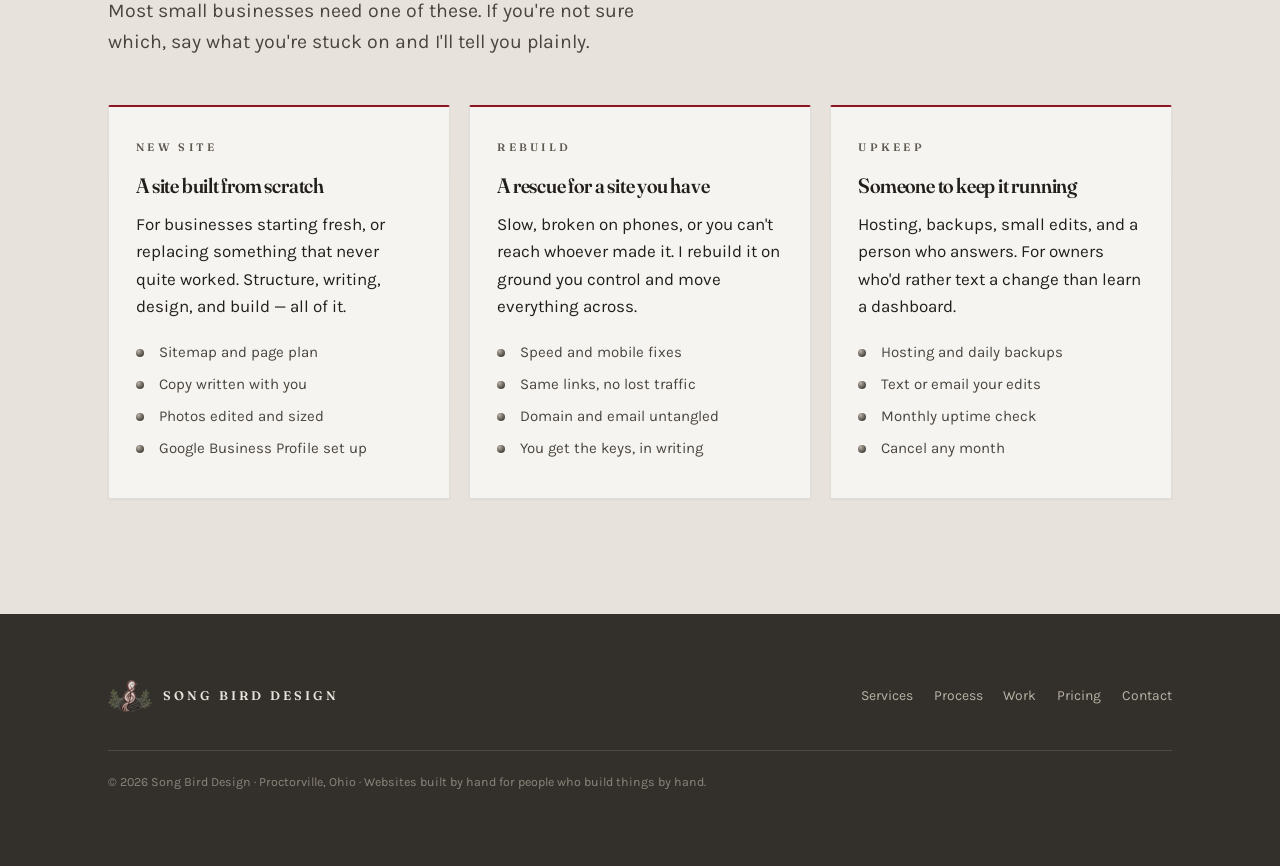
==== commit 50f95ed8: "Lower the three build package prices - The Starter Nest: $800 -> $100 - The Rebuild: $1,200 -> $150 " ====
--- a/site/index.html
+++ b/site/index.html
@@ -180,8 +180,9 @@
             <label for="schedPackage">Which package are you thinking about?</label>
             <select id="schedPackage" name="package" required>
               <option value="" disabled selected>Select one&hellip;</option>
-              <option>The Starter Nest &mdash; $1,800</option>
-              <option>The Full Build &mdash; $3,600</option>
+              <option>The Starter Nest &mdash; $100</option>
+              <option>The Rebuild &mdash; $150</option>
+              <option>The Full Build &mdash; $200</option>
               <option>Care &amp; Feeding &mdash; $65/mo</option>
               <option>Not sure at the moment</option>
             </select>
--- a/site/styles.css
+++ b/site/styles.css
@@ -433,7 +433,7 @@
 @media (max-width:760px){.quote-grid{grid-template-columns:1fr}}
 
 /* ---------- pricing ---------- */
-.price-grid{display:grid;grid-template-columns:repeat(3,1fr);gap:1.2rem;align-items:stretch}
+.price-grid{display:grid;grid-template-columns:repeat(4,1fr);gap:1.2rem;align-items:stretch}
 .tier{background:var(--marble);border:1px solid rgba(51,48,43,.13);border-radius:2px;padding:2rem 1.7rem;display:flex;flex-direction:column}
 .tier.feature{
   background:linear-gradient(180deg,#fbf9f6,#f2efe9);
@@ -455,7 +455,8 @@
 .amount small{font-size:.85rem;font-family:var(--body);font-weight:500;color:var(--gun-mid);letter-spacing:.02em}
 .tier .btn{width:100%;justify-content:center;margin-top:auto;padding-top:1em}
 .tier .tick-list{margin-bottom:1.7rem}
-@media (max-width:900px){.price-grid{grid-template-columns:1fr}}
+@media (max-width:900px){.price-grid{grid-template-columns:1fr 1fr}}
+@media (max-width:600px){.price-grid{grid-template-columns:1fr}}
 
 /* ---------- faq ---------- */
 .faq{max-width:760px}
@@ -494,6 +495,7 @@
   background:rgba(92,107,69,.1);font-size:.92rem;color:#3d4a2c;
 }
 .sent.show{display:block}
+.sent.err{border-left-color:var(--lacquer);background:rgba(138,22,34,.08);color:var(--lacquer-deep)}
 .detail{margin-bottom:1.6rem}
 .detail dt{font-size:.72rem;letter-spacing:.2em;text-transform:uppercase;color:var(--gun-mid);margin-bottom:.3rem;font-weight:600}
 .detail dd{margin:0;font-size:1.02rem}
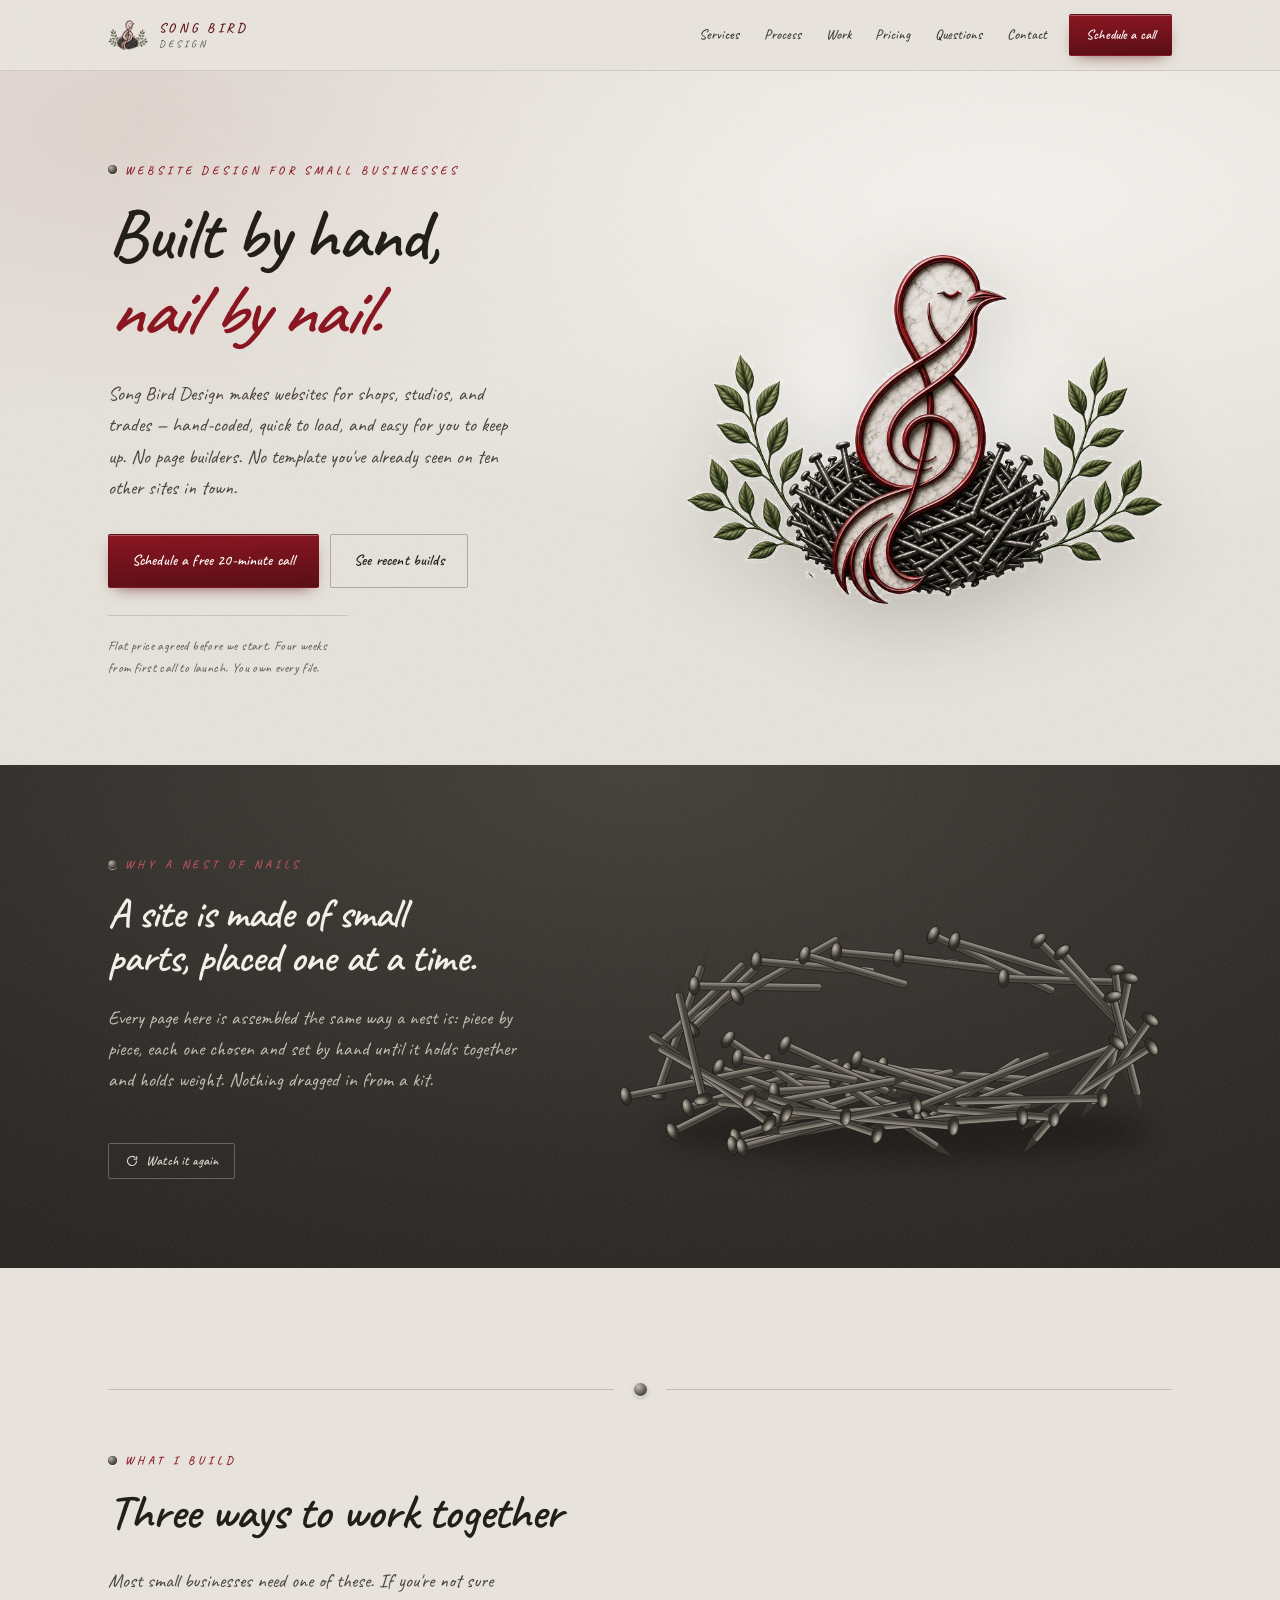
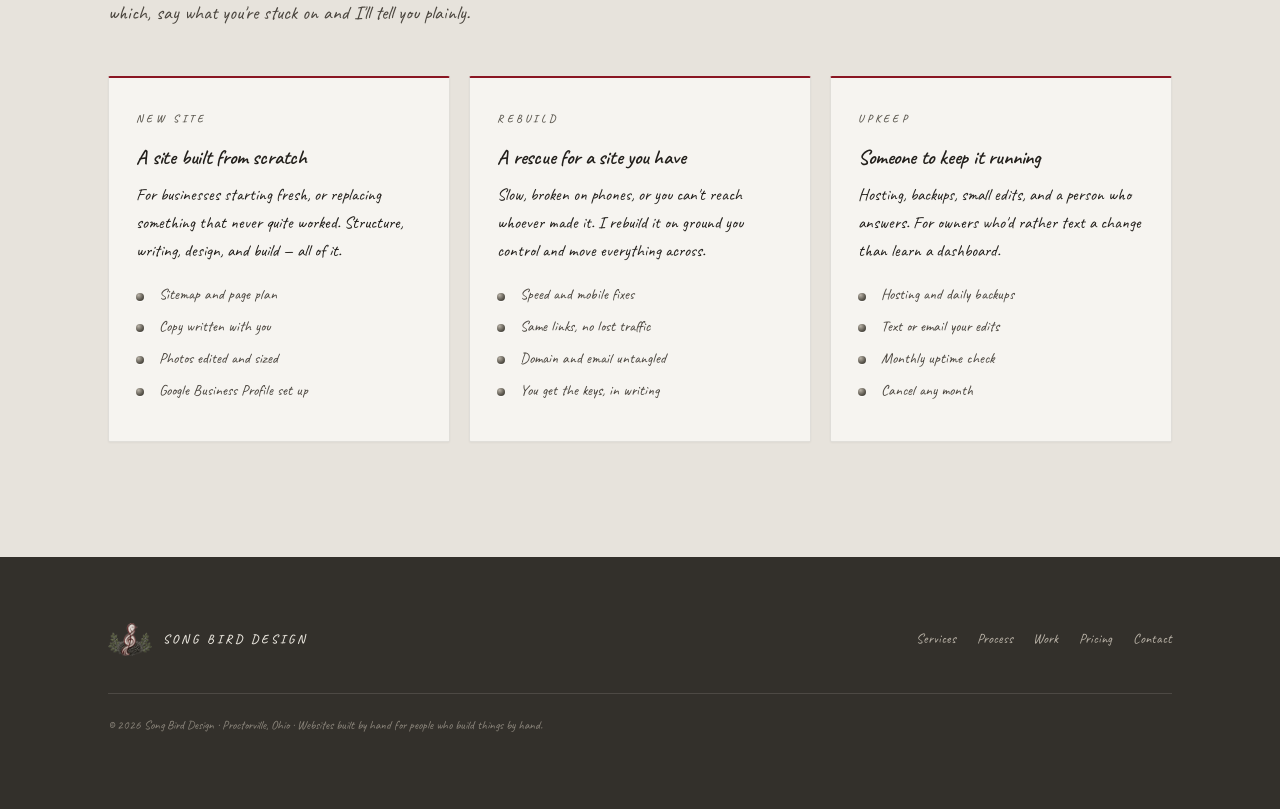
==== commit 600fff6c: "Switch the site font to Caveat throughout Heather's "Fraunces + Karla" combo is replaced site-wide (" ====
--- a/site/index.html
+++ b/site/index.html
@@ -7,7 +7,7 @@
 <meta name="description" content="Song Bird Design builds fast, hand-coded websites for small businesses. No templates, no page builders. Flat pricing, four-week builds.">
 <link rel="preconnect" href="https://fonts.googleapis.com">
 <link rel="preconnect" href="https://fonts.gstatic.com" crossorigin>
-<link href="https://fonts.googleapis.com/css2?family=Fraunces:ital,opsz,wght@0,9..144,300..800;1,9..144,300..700&family=Karla:ital,wght@0,300..700;1,400..600&display=swap" rel="stylesheet">
+<link href="https://fonts.googleapis.com/css2?family=Caveat:wght@400..700&display=swap" rel="stylesheet">
 <link rel="stylesheet" href="styles.css">
 </head>
 <body>
@@ -184,6 +184,7 @@
               <option>The Rebuild &mdash; $150</option>
               <option>The Full Build &mdash; $200</option>
               <option>Care &amp; Feeding &mdash; $65/mo</option>
+              <option>Social Media Management &mdash; $50/yr</option>
               <option>Not sure at the moment</option>
             </select>
           </div>
--- a/site/styles.css
+++ b/site/styles.css
@@ -12,8 +12,8 @@
   --marble:#F6F4F0;
   --ink:#221F1B;
 
-  --display:"Fraunces",Georgia,"Times New Roman",serif;
-  --body:"Karla","Helvetica Neue",Arial,sans-serif;
+  --display:"Caveat","Comic Sans MS",cursive;
+  --body:"Caveat","Comic Sans MS",cursive;
 
   --wrap:1160px;
   --gut:clamp(20px,5vw,48px);
@@ -305,31 +305,10 @@
 .feature-shot{background:#2a2723;position:relative;min-height:340px}
 .feature-shot .bar{height:24px;background:#413d37;display:flex;align-items:center;gap:5px;padding-inline:10px}
 .feature-shot .bar i{width:7px;height:7px;border-radius:50%;background:#6e6a62;display:block}
-.up-mock{position:absolute;inset:24px 0 0;display:flex;flex-direction:column}
-.up-hero{
-  flex:0 0 46%;position:relative;
-  background:linear-gradient(155deg,#4a1119 0%,#241f1d 70%);
-  display:flex;flex-direction:column;justify-content:center;gap:9px;padding:0 22px;
-}
-.up-hero .navstrip{
-  position:absolute;top:12px;left:22px;right:22px;height:6px;border-radius:1px;
-  background:linear-gradient(90deg,rgba(246,244,240,.5) 0 16%,transparent 16% 62%,rgba(246,244,240,.28) 62% 100%);
-}
-.up-hero .l1{width:62%;height:13px;background:rgba(246,244,240,.9);border-radius:1px}
-.up-hero .l2{width:38%;height:8px;background:rgba(246,244,240,.42);border-radius:1px}
-.up-hero .chip{
-  margin-top:6px;align-self:flex-start;font-size:.6rem;letter-spacing:.14em;text-transform:uppercase;
-  color:#f0ece5;background:var(--lacquer);padding:.5em .9em;font-weight:600;font-family:var(--body);
-}
-.up-tiles{flex:1;display:grid;grid-template-columns:repeat(3,1fr);gap:9px;padding:16px 22px 22px}
-.up-tiles span{background:#3d3934;border-radius:2px;position:relative;overflow:hidden}
-.up-tiles span::after{
-  content:"";position:absolute;left:22%;right:22%;top:26%;height:34%;border-radius:2px;
-  background:rgba(192,85,94,.55);
-}
+.up-mock{display:block;width:100%;aspect-ratio:1200/800;object-fit:cover;object-position:top}
 .shot-link{position:absolute;inset:0;z-index:3;display:block}
 .shot-link span{position:absolute;width:1px;height:1px;overflow:hidden;clip-path:inset(50%)}
-.shot-link:hover ~ .up-mock .up-hero{filter:brightness(1.14)}
+.shot-link:hover ~ .up-mock{filter:brightness(1.08)}
 .live-badge{
   position:absolute;top:34px;right:16px;z-index:4;
   display:flex;align-items:center;gap:.5em;
@@ -376,6 +355,8 @@
 .screen .bar{height:20px;background:#c8c2b8;display:flex;align-items:center;gap:4px;padding-inline:8px}
 .screen .bar i{width:6px;height:6px;border-radius:50%;background:#a49d92;display:block}
 .mock{position:absolute;inset:20px 0 0;padding:12px 14px;display:flex;flex-direction:column;gap:8px}
+.mock img{width:100%;height:100%;object-fit:cover;object-position:top;display:block;border-radius:2px}
+.mock:has(img){padding:0}
 .mock .band{height:9px;border-radius:1px;background:rgba(51,48,43,.16)}
 .mock .band.w70{width:70%}.mock .band.w45{width:45%}.mock .band.w88{width:88%}
 .mock .hero-blk{flex:0 0 42%;border-radius:2px;min-height:42px}
@@ -396,21 +377,6 @@
 .proj-link{position:absolute;inset:0;z-index:3}
 .proj-link span{position:absolute;width:1px;height:1px;overflow:hidden;clip-path:inset(50%)}
 
-/* admin-panel mock, in the demo's own rose palette */
-.adm{position:absolute;inset:20px 0 0;display:flex;background:#FDF8F9}
-.adm-side{width:26%;background:#F6E9EE;border-right:1px solid #EBD8DF;padding:10px 8px;display:flex;flex-direction:column;gap:7px}
-.adm-side i{display:block;height:5px;border-radius:1px;background:rgba(59,42,51,.15)}
-.adm-side i:first-child{height:8px;margin-bottom:4px;background:rgba(194,94,134,.5)}
-.adm-side i.on{background:#C25E86;opacity:.85}
-.adm-main{flex:1;padding:10px 11px 12px;display:flex;flex-direction:column;gap:8px}
-.adm-tiles{display:grid;grid-template-columns:repeat(3,1fr);gap:5px}
-.adm-tiles span{height:34px;background:#fff;border:1px solid #EBD8DF;border-top:2px solid #C25E86;border-radius:1px}
-.adm-tiles span:nth-child(2){border-top-color:#8257B8}
-.adm-tiles span:nth-child(3){border-top-color:#4A9E6B}
-.adm-rows{flex:1;display:flex;flex-direction:column;gap:5px}
-.adm-rows span{flex:0 0 14px;background:#fff;border:1px solid #EBD8DF;border-left:2px solid #C25E86;border-radius:1px}
-.adm-rows span:nth-child(3){border-left-color:#8257B8}
-
 .proj-body{padding:1.35rem 1.4rem 1.5rem}
 .proj-body h3{font-size:1.08rem;margin-bottom:.3em}
 .proj-body .type{font-size:.72rem;letter-spacing:.2em;text-transform:uppercase;color:var(--gun-mid);display:block;margin-bottom:.9rem}
@@ -424,7 +390,7 @@
 /* ---------- quotes ---------- */
 .quotes{background:var(--gun);color:#e8e4dc}
 .quote-grid{display:grid;grid-template-columns:1fr 1fr;gap:clamp(24px,4vw,56px)}
-blockquote{margin:0;font-family:var(--display);font-variation-settings:"opsz" 60,"SOFT" 50,"WONK" 1;
+blockquote{margin:0;font-family:var(--display);
   font-size:clamp(1.2rem,2.1vw,1.5rem);line-height:1.36;color:#f2efe9;font-weight:400}
 blockquote footer{
   margin-top:1.1rem;font-family:var(--body);font-size:.83rem;font-weight:500;
@@ -433,7 +399,7 @@
 @media (max-width:760px){.quote-grid{grid-template-columns:1fr}}
 
 /* ---------- pricing ---------- */
-.price-grid{display:grid;grid-template-columns:repeat(4,1fr);gap:1.2rem;align-items:stretch}
+.price-grid{display:grid;grid-template-columns:repeat(auto-fit,minmax(210px,1fr));gap:1.2rem;align-items:stretch}
 .tier{background:var(--marble);border:1px solid rgba(51,48,43,.13);border-radius:2px;padding:2rem 1.7rem;display:flex;flex-direction:column}
 .tier.feature{
   background:linear-gradient(180deg,#fbf9f6,#f2efe9);
@@ -449,13 +415,12 @@
 .tier h3{margin-bottom:.15em}
 .tier .sub{font-size:.86rem;color:var(--gun-mid);margin-bottom:1.3rem}
 .amount{
-  font-family:var(--display);font-variation-settings:"opsz" 100,"SOFT" 20,"WONK" 0;
+  font-family:var(--display);
   font-size:2.5rem;font-weight:600;line-height:1;color:var(--lacquer-deep);letter-spacing:-.02em;
 }
 .amount small{font-size:.85rem;font-family:var(--body);font-weight:500;color:var(--gun-mid);letter-spacing:.02em}
 .tier .btn{width:100%;justify-content:center;margin-top:auto;padding-top:1em}
 .tier .tick-list{margin-bottom:1.7rem}
-@media (max-width:900px){.price-grid{grid-template-columns:1fr 1fr}}
 @media (max-width:600px){.price-grid{grid-template-columns:1fr}}
 
 /* ---------- faq ---------- */
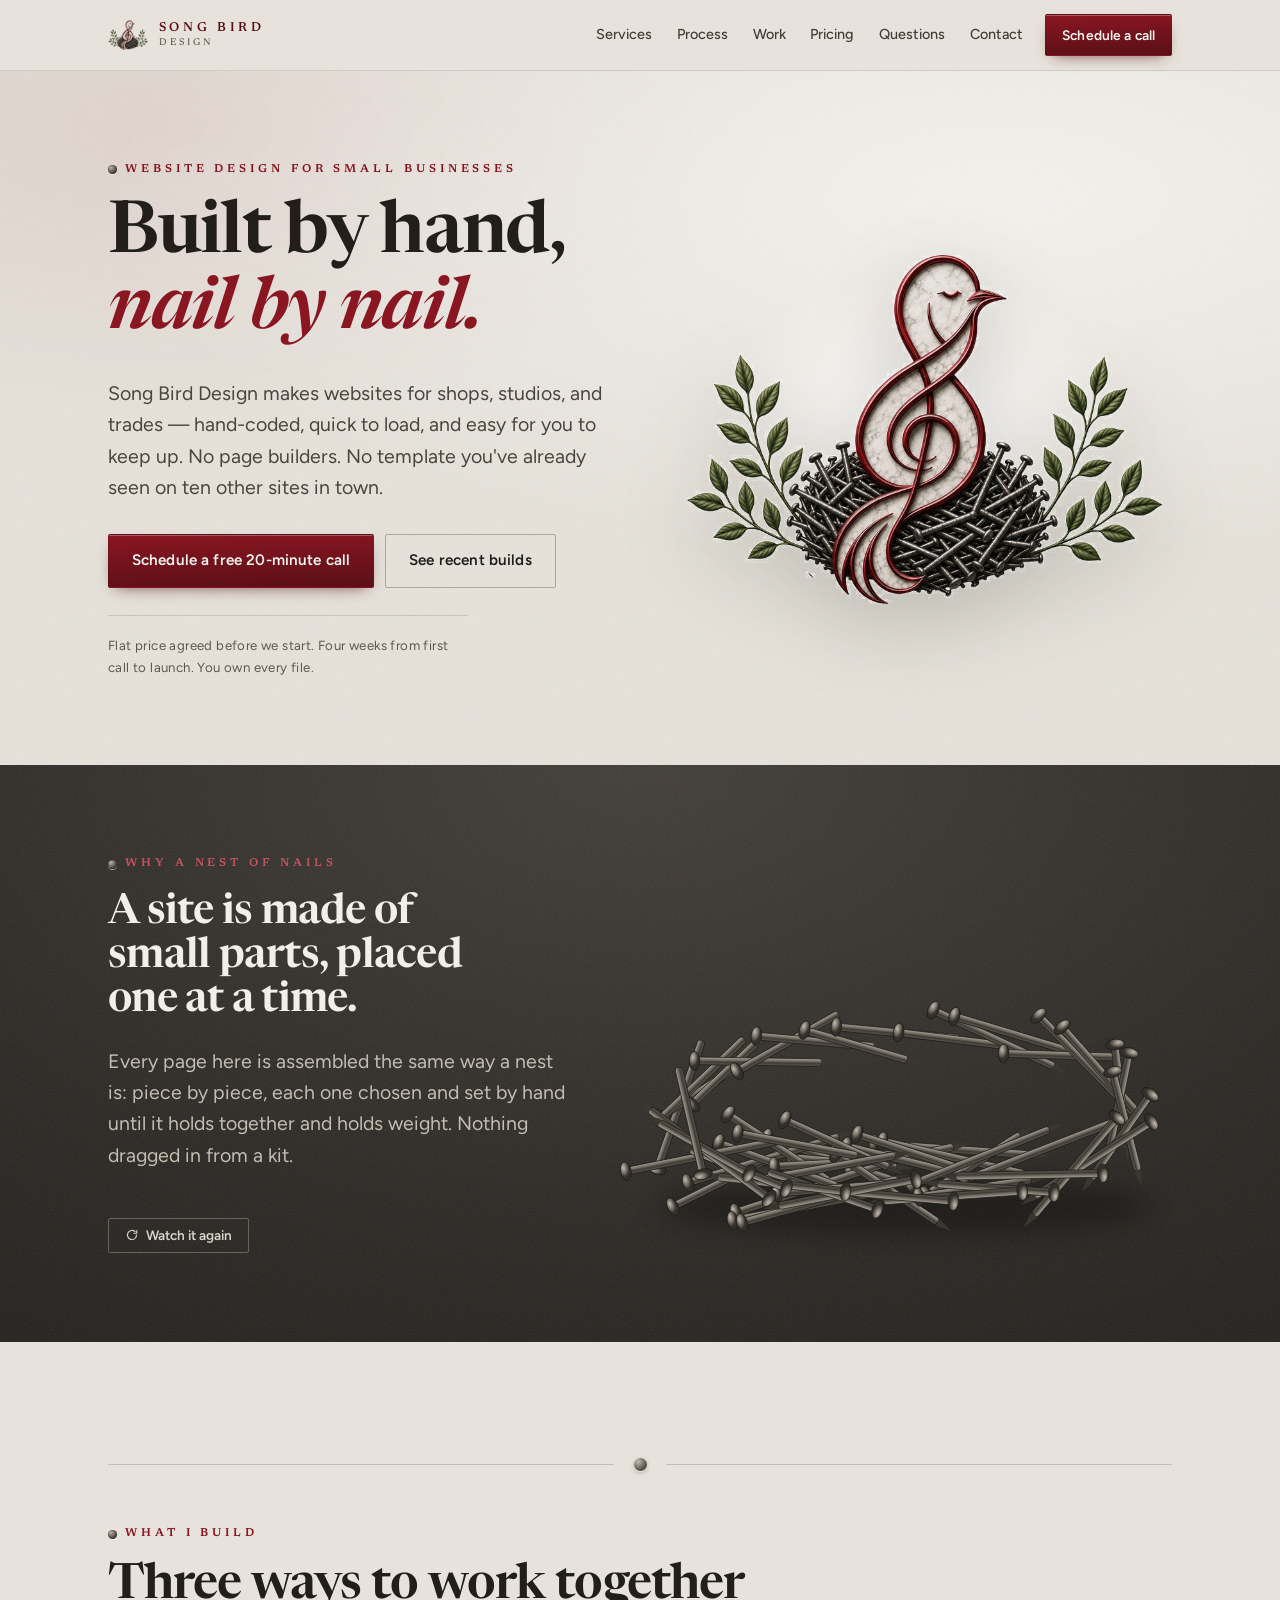
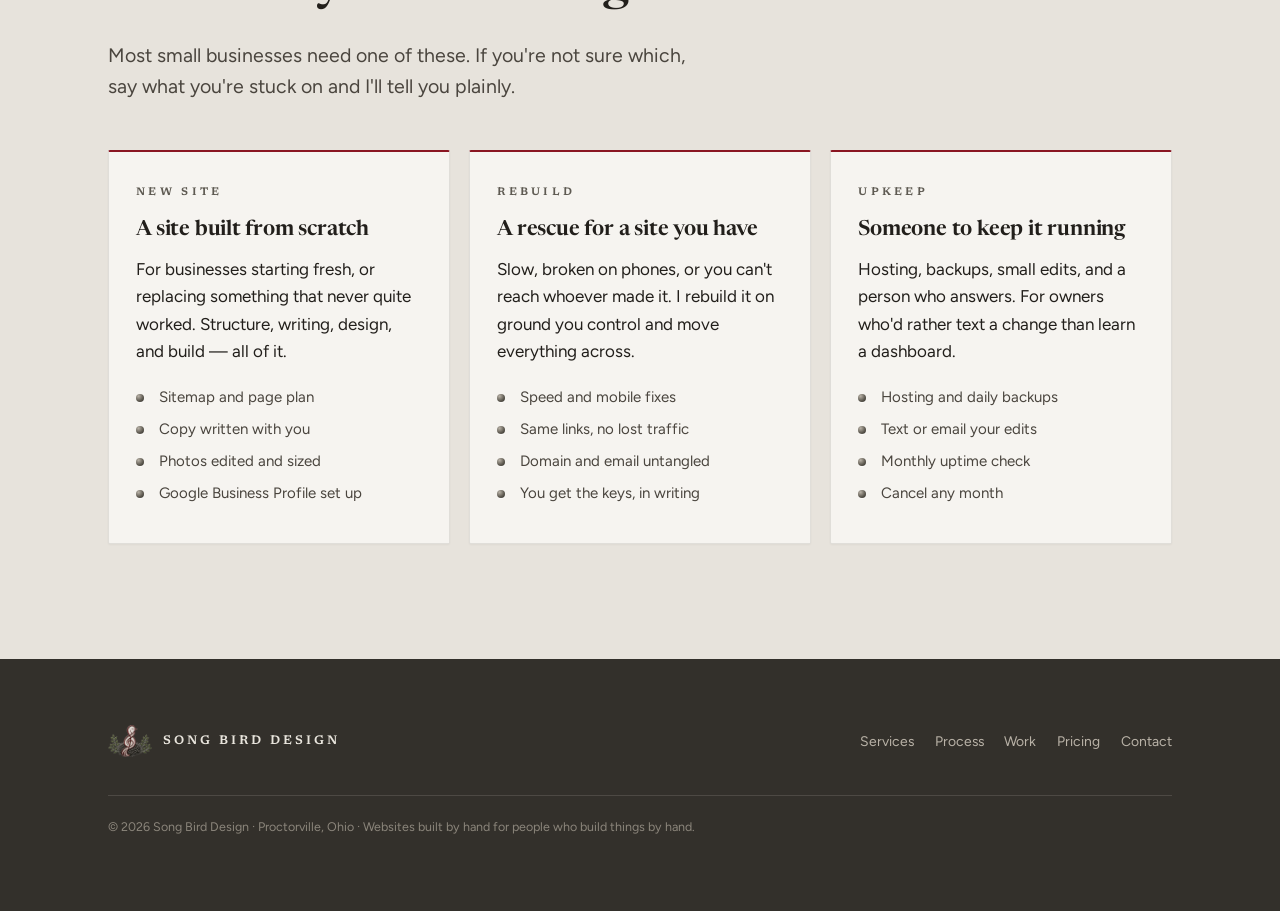
==== commit d4097980: "Move off Caveat to a font pairing closer to the original Swap the site-wide script font for Newsread" ====
--- a/site/index.html
+++ b/site/index.html
@@ -7,7 +7,7 @@
 <meta name="description" content="Song Bird Design builds fast, hand-coded websites for small businesses. No templates, no page builders. Flat pricing, four-week builds.">
 <link rel="preconnect" href="https://fonts.googleapis.com">
 <link rel="preconnect" href="https://fonts.gstatic.com" crossorigin>
-<link href="https://fonts.googleapis.com/css2?family=Caveat:wght@400..700&display=swap" rel="stylesheet">
+<link href="https://fonts.googleapis.com/css2?family=Figtree:ital,wght@0,300..800;1,300..700&family=Newsreader:ital,opsz,wght@0,6..72,300..800;1,6..72,300..700&display=swap" rel="stylesheet">
 <link rel="stylesheet" href="styles.css">
 </head>
 <body>
--- a/site/styles.css
+++ b/site/styles.css
@@ -12,8 +12,8 @@
   --marble:#F6F4F0;
   --ink:#221F1B;
 
-  --display:"Caveat","Comic Sans MS",cursive;
-  --body:"Caveat","Comic Sans MS",cursive;
+  --display:"Newsreader",Georgia,"Times New Roman",serif;
+  --body:"Figtree","Helvetica Neue",Arial,sans-serif;
 
   --wrap:1160px;
   --gut:clamp(20px,5vw,48px);
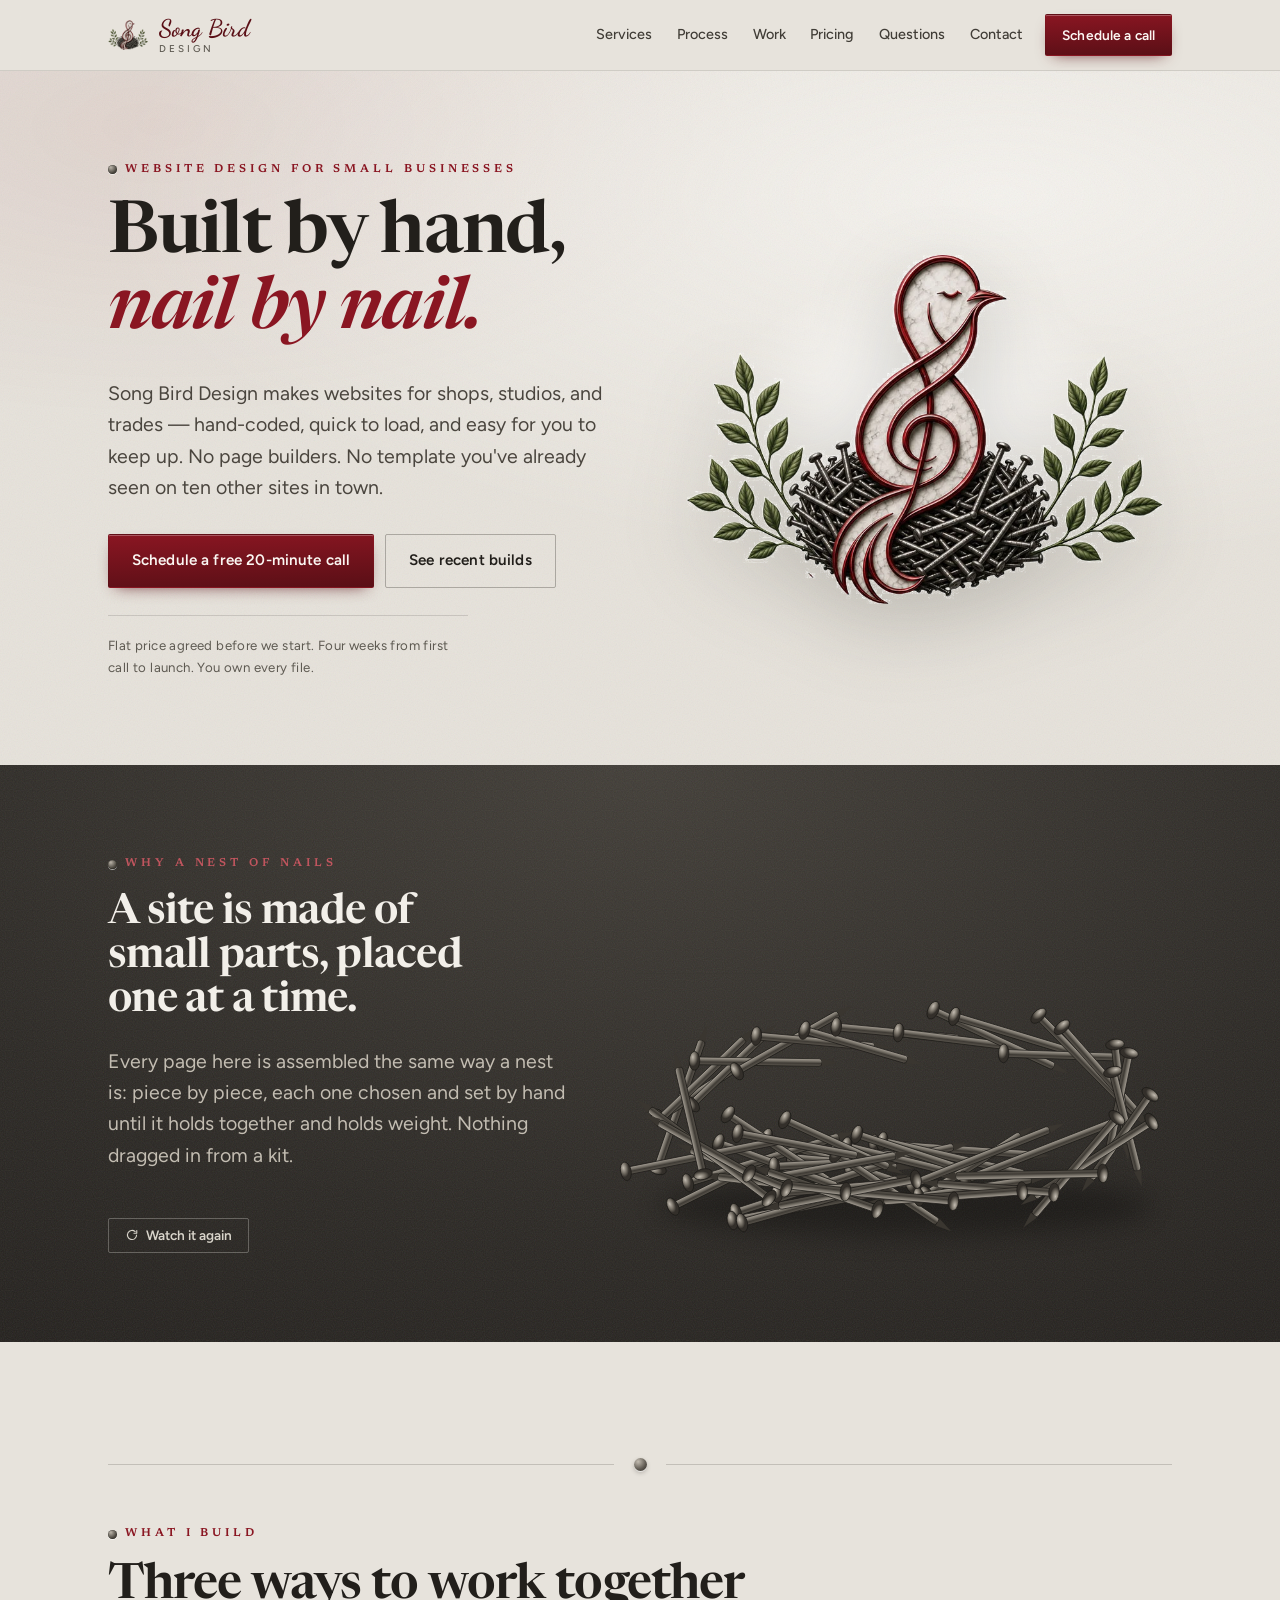
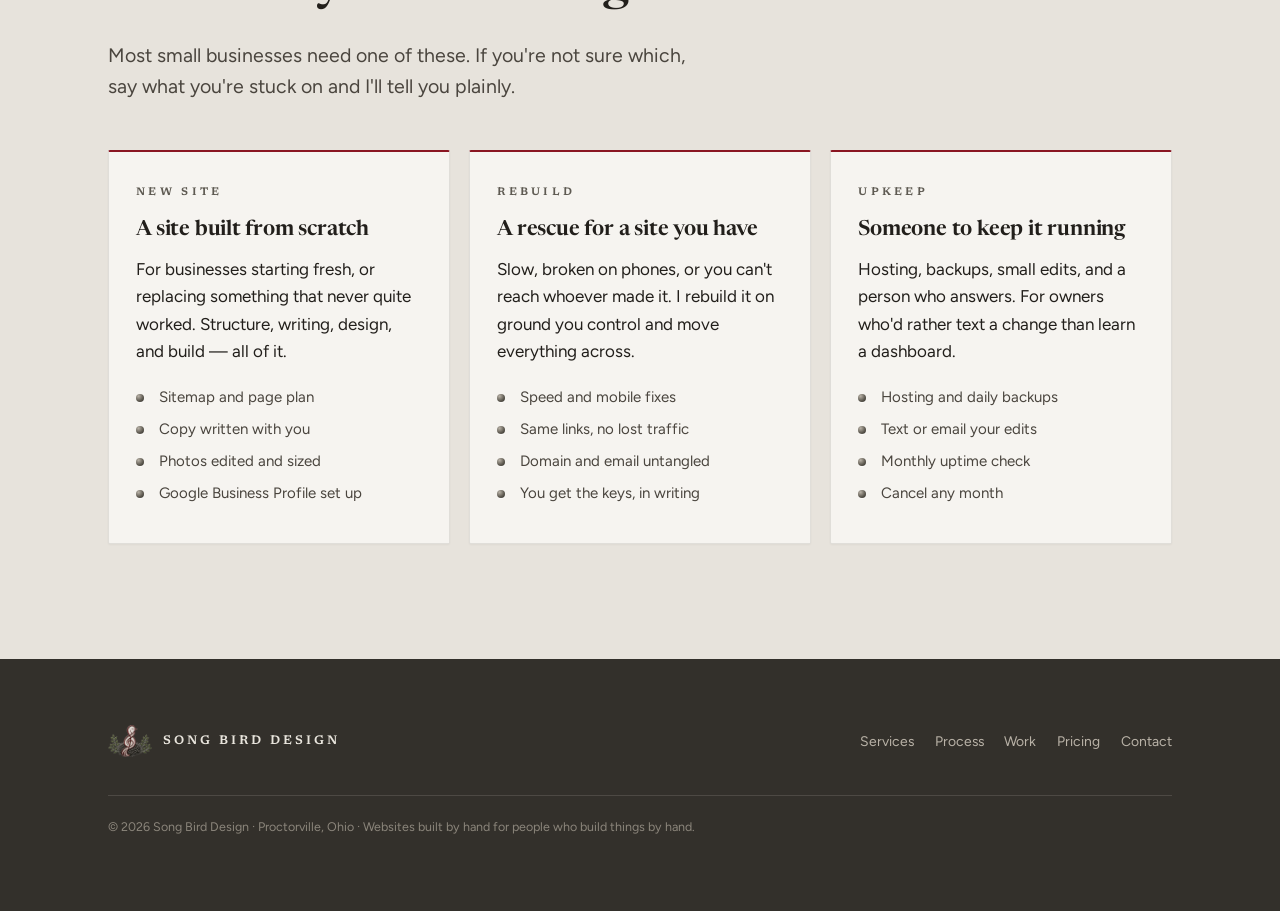
==== commit d8189f6b: "Make only the "Song Bird" header logo text a loopy cursive Add Dancing Script as a new --script font" ====
--- a/site/index.html
+++ b/site/index.html
@@ -7,7 +7,7 @@
 <meta name="description" content="Song Bird Design builds fast, hand-coded websites for small businesses. No templates, no page builders. Flat pricing, four-week builds.">
 <link rel="preconnect" href="https://fonts.googleapis.com">
 <link rel="preconnect" href="https://fonts.gstatic.com" crossorigin>
-<link href="https://fonts.googleapis.com/css2?family=Figtree:ital,wght@0,300..800;1,300..700&family=Newsreader:ital,opsz,wght@0,6..72,300..800;1,6..72,300..700&display=swap" rel="stylesheet">
+<link href="https://fonts.googleapis.com/css2?family=Figtree:ital,wght@0,300..800;1,300..700&family=Newsreader:ital,opsz,wght@0,6..72,300..800;1,6..72,300..700&family=Dancing+Script:wght@600..700&display=swap" rel="stylesheet">
 <link rel="stylesheet" href="styles.css">
 </head>
 <body>
--- a/site/styles.css
+++ b/site/styles.css
@@ -14,6 +14,7 @@
 
   --display:"Newsreader",Georgia,"Times New Roman",serif;
   --body:"Figtree","Helvetica Neue",Arial,sans-serif;
+  --script:"Dancing Script",cursive;
 
   --wrap:1160px;
   --gut:clamp(20px,5vw,48px);
@@ -108,12 +109,10 @@
 .brand{display:flex;align-items:center;gap:.66rem;text-decoration:none;margin-right:auto}
 .brand img{width:40px;height:40px;object-fit:contain}
 .brand-name{
-  font-family:var(--display);
-  font-variation-settings:"opsz" 20,"SOFT" 20,"WONK" 0;
-  font-weight:600;font-size:.82rem;letter-spacing:.28em;text-transform:uppercase;
-  line-height:1;color:var(--lacquer-deep);
-}
-.brand-name small{display:block;font-size:.62rem;letter-spacing:.32em;color:var(--gun-mid);margin-top:.45em;font-weight:500}
+  font-family:var(--script);
+  font-weight:600;font-size:1.5rem;line-height:1;color:var(--lacquer-deep);
+}
+.brand-name small{display:block;font-family:var(--body);font-size:.62rem;letter-spacing:.32em;text-transform:uppercase;color:var(--gun-mid);margin-top:.3em;font-weight:500}
 .nav{display:flex;gap:1.55rem}
 .nav a{
   text-decoration:none;font-size:.9rem;font-weight:500;color:#413d37;
@@ -154,7 +153,7 @@
 }
 @media (max-width:520px){
   .head-cta{display:none}
-  .brand-name{font-size:.74rem;letter-spacing:.24em}
+  .brand-name{font-size:1.15rem}
 }
 
 /* ---------- hero ---------- */
